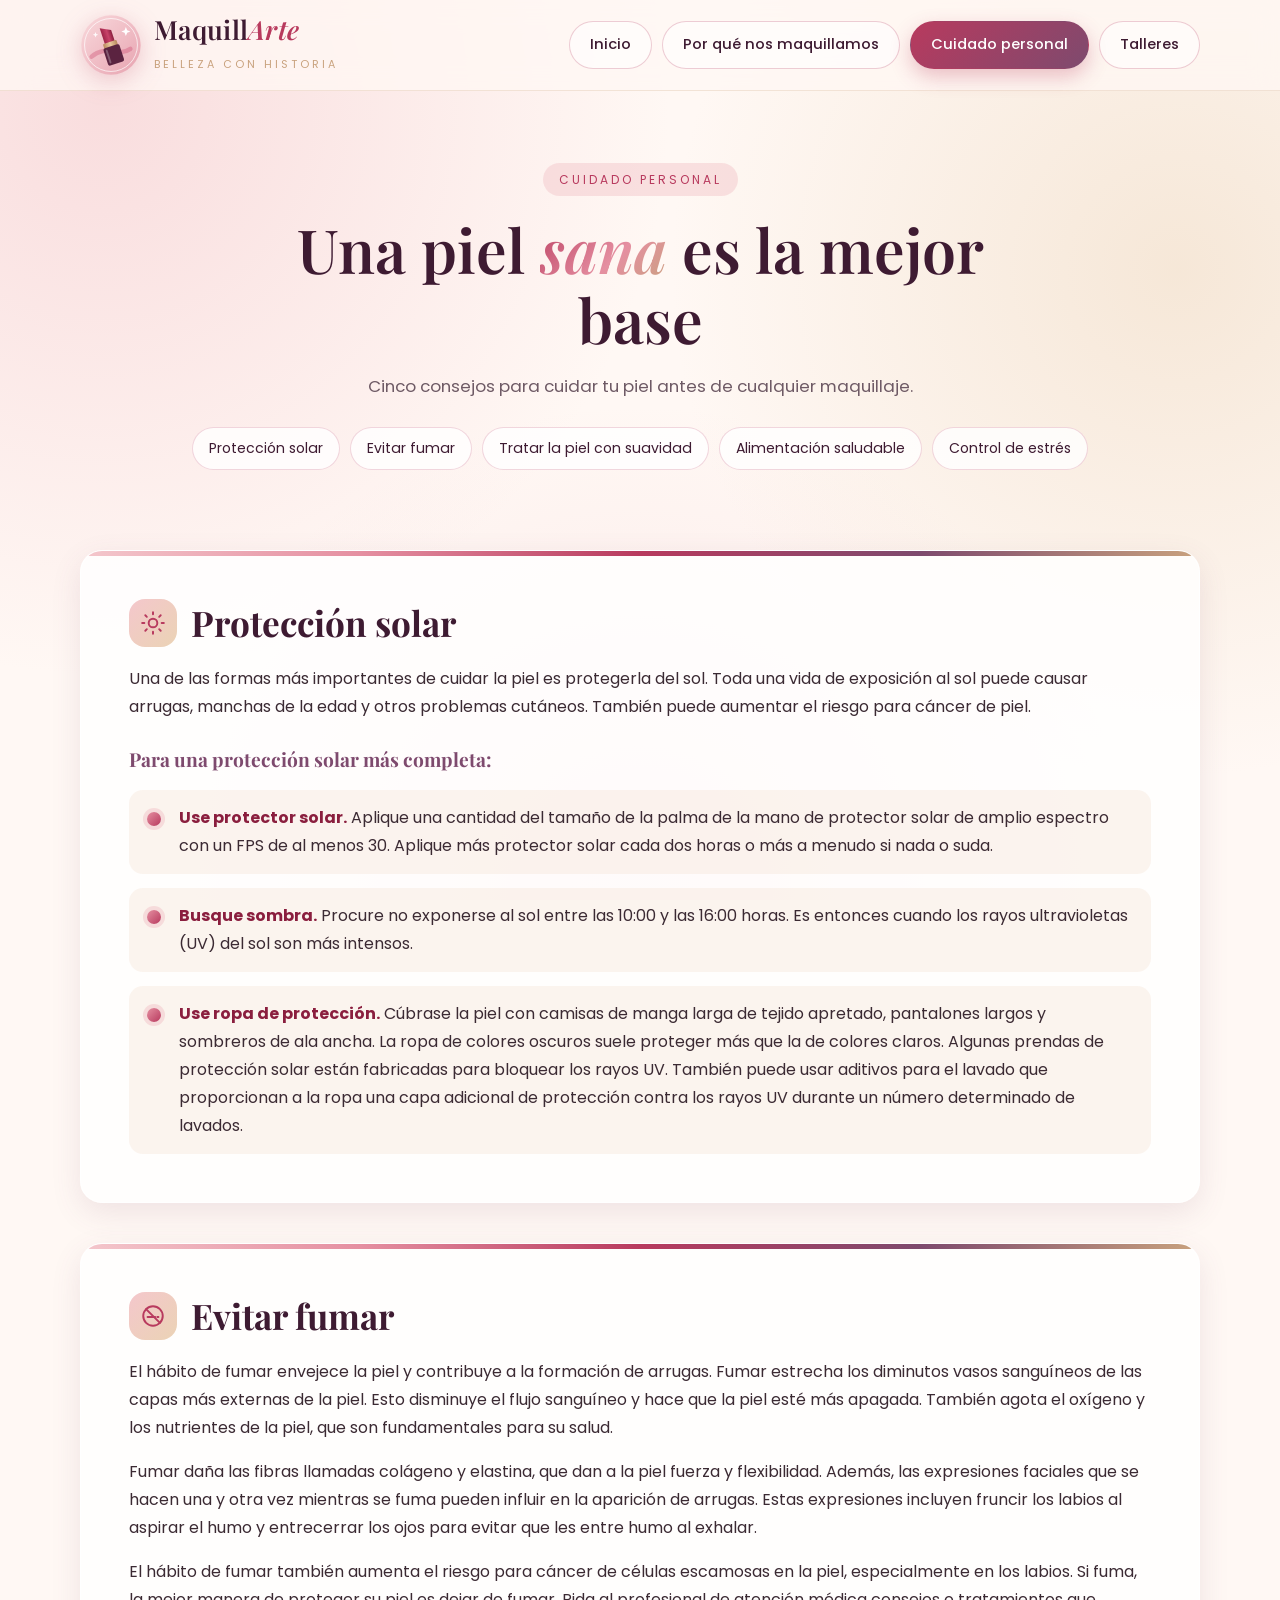
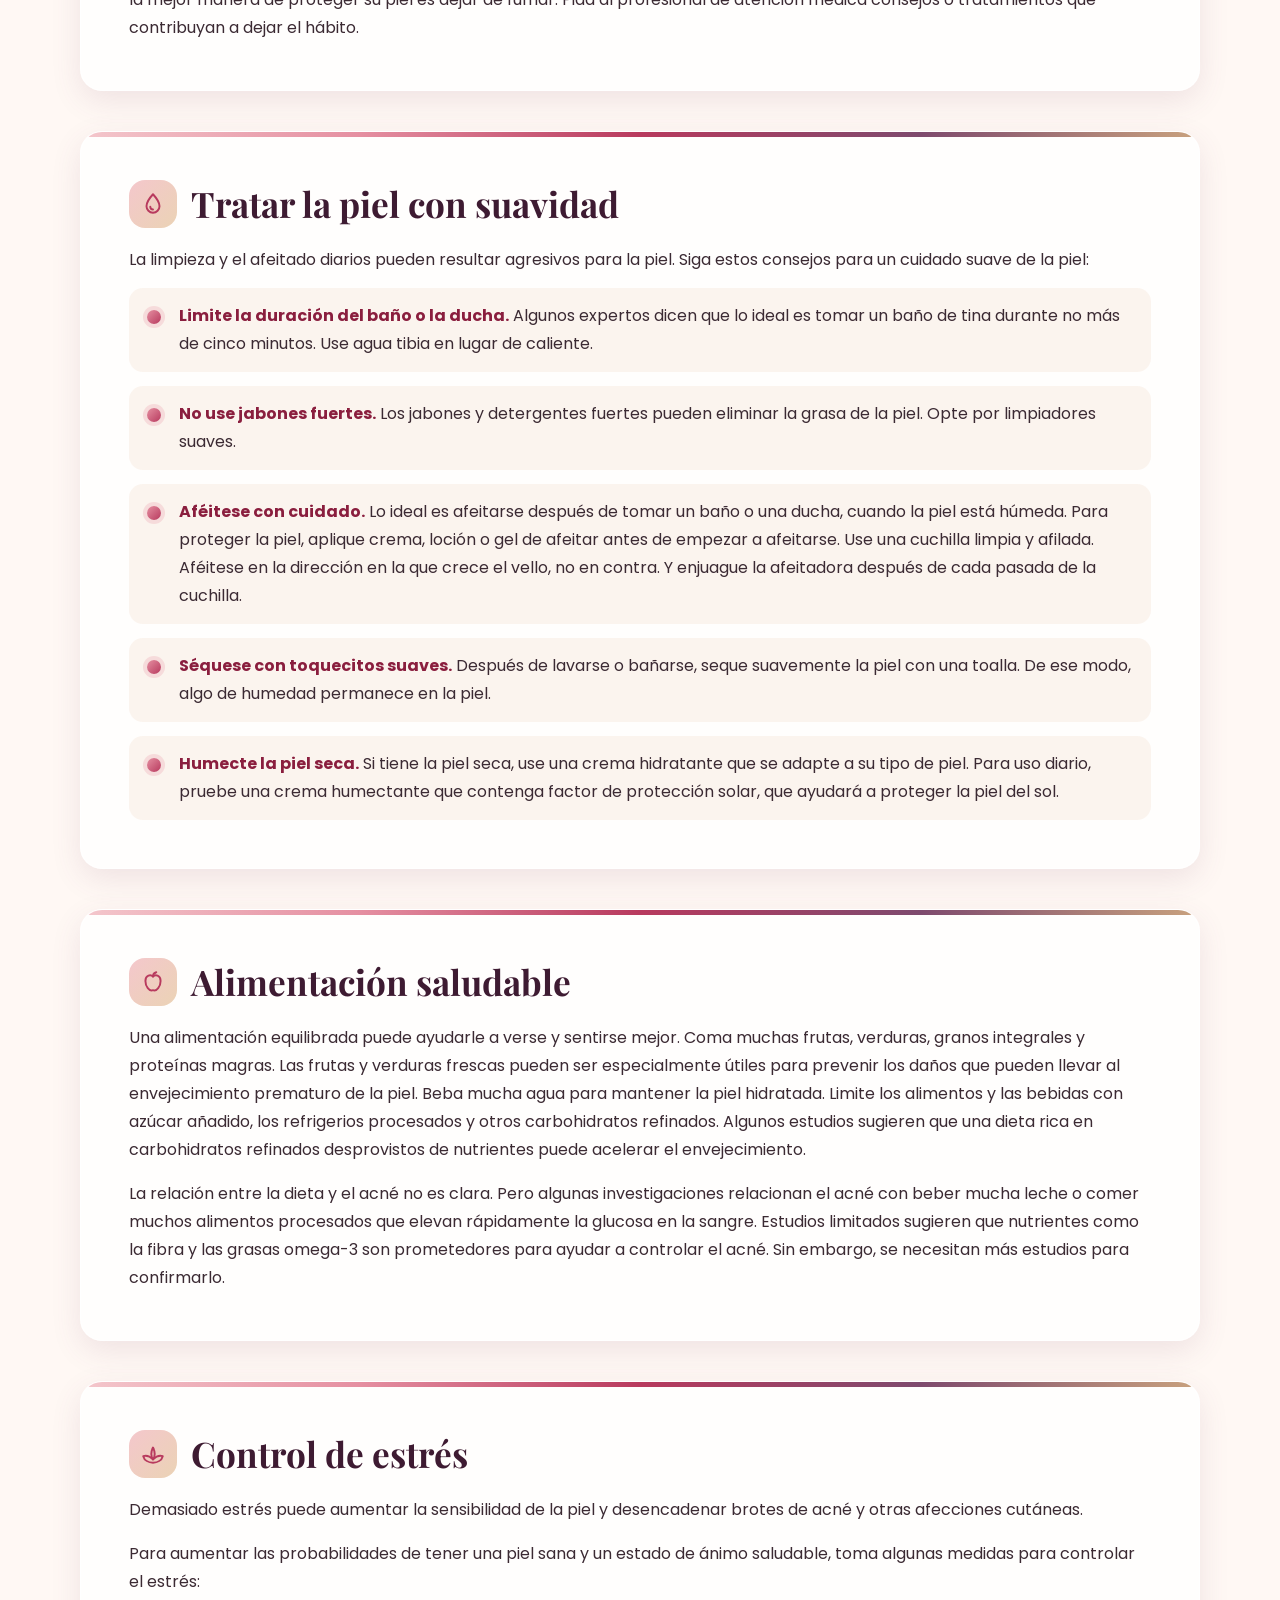
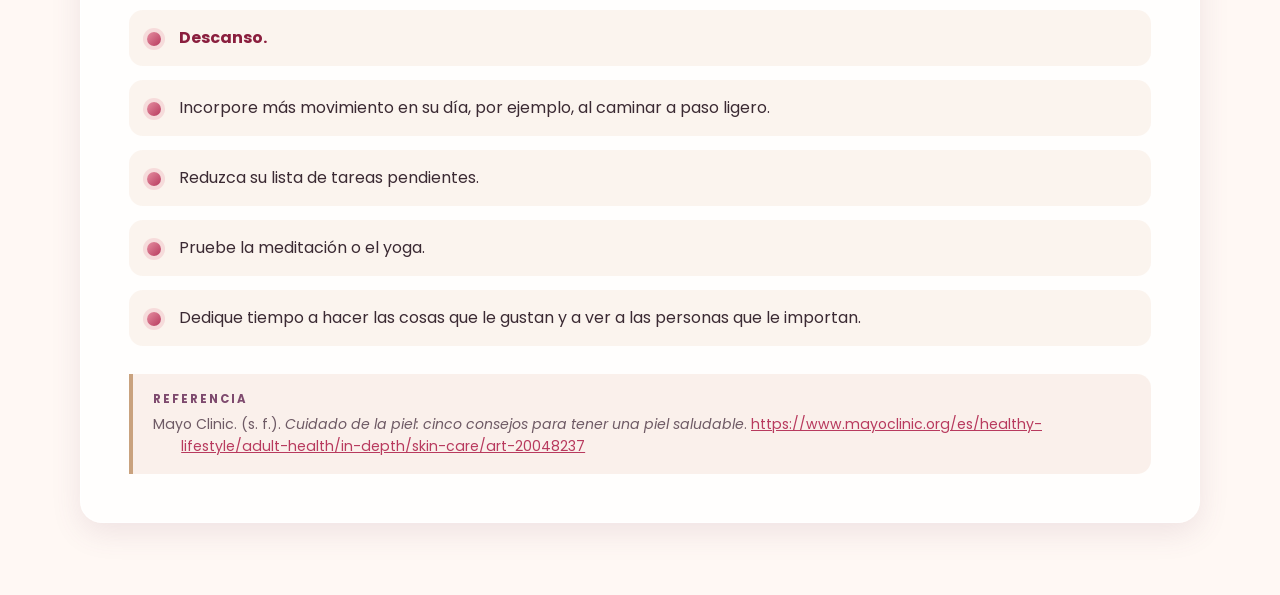
==== cuidado-personal.html @ 5499b281 "Página web de MaquillArte: inicio, por qué nos maquillamos, cuidado personal y aviso de talleres Co-" ====
<!DOCTYPE html>
<html lang="es">
<head>
  <meta charset="UTF-8">
  <meta name="viewport" content="width=device-width, initial-scale=1.0">
  <title>MaquillArte | Cuidado personal</title>
  <meta name="description" content="Consejos para tener una piel saludable: protección solar, evitar fumar, cuidado suave, alimentación y control del estrés.">
  <link rel="icon" type="image/svg+xml" href="img/logo.svg">
  <link rel="preconnect" href="https://fonts.googleapis.com">
  <link rel="preconnect" href="https://fonts.gstatic.com" crossorigin>
  <link href="https://fonts.googleapis.com/css2?family=Playfair+Display:ital,wght@0,500;0,600;0,700;1,500;1,600&family=Poppins:wght@300;400;500;600&display=swap" rel="stylesheet">
  <link rel="stylesheet" href="css/styles.css">
</head>
<body>

  <header class="encabezado">
    <div class="contenedor">
      <a href="index.html" class="marca" aria-label="MaquillArte, ir al inicio">
        <img src="img/logo.svg" alt="Logo de MaquillArte">
        <span>
          <span class="marca-nombre">Maquill<em>Arte</em></span>
          <span class="marca-lema">Belleza con historia</span>
        </span>
      </a>

      <button class="boton-menu" aria-label="Abrir menú" aria-expanded="false" aria-controls="menu-principal"><span></span></button>

      <nav class="menu" id="menu-principal" aria-label="Menú principal">
        <ul>
          <li><a href="index.html">Inicio</a></li>
          <li><a href="por-que-nos-maquillamos.html">Por qué nos maquillamos</a></li>
          <li><a href="cuidado-personal.html" class="activo" aria-current="page">Cuidado personal</a></li>
          <li><a href="#" data-talleres>Talleres</a></li>
        </ul>
      </nav>
    </div>
  </header>

  <main>
    <section class="portada contenedor">
      <span class="etiqueta">Cuidado personal</span>
      <h1>Una piel <em>sana</em> es la mejor base</h1>
      <p>Cinco consejos para cuidar tu piel antes de cualquier maquillaje.</p>
      <nav class="indice-consejos" aria-label="Consejos">
        <a href="#proteccion-solar">Protección solar</a>
        <a href="#evitar-fumar">Evitar fumar</a>
        <a href="#piel-suave">Tratar la piel con suavidad</a>
        <a href="#alimentacion">Alimentación saludable</a>
        <a href="#estres">Control de estrés</a>
      </nav>
    </section>

    <!-- 1. Protección solar -->
    <section class="seccion contenedor aparecer consejo" id="proteccion-solar">
      <article class="tarjeta">
        <h2 class="titulo-seccion">
          <span class="icono" aria-hidden="true">
            <svg viewBox="0 0 24 24" fill="none" stroke="currentColor" stroke-width="1.8" stroke-linecap="round" stroke-linejoin="round"><circle cx="12" cy="12" r="4"/><path d="M12 2v2M12 20v2M4.9 4.9l1.4 1.4M17.7 17.7l1.4 1.4M2 12h2M20 12h2M4.9 19.1l1.4-1.4M17.7 6.3l1.4-1.4"/></svg>
          </span>
          Protección solar
        </h2>
        <p>Una de las formas más importantes de cuidar la piel es protegerla del sol. Toda una vida de exposición al sol puede causar arrugas, manchas de la edad y otros problemas cutáneos. También puede aumentar el riesgo para cáncer de piel.</p>

        <h3>Para una protección solar más completa:</h3>
        <ul class="lista-consejos">
          <li><strong>Use protector solar.</strong> Aplique una cantidad del tamaño de la palma de la mano de protector solar de amplio espectro con un FPS de al menos 30. Aplique más protector solar cada dos horas o más a menudo si nada o suda.</li>
          <li><strong>Busque sombra.</strong> Procure no exponerse al sol entre las 10:00 y las 16:00 horas. Es entonces cuando los rayos ultravioletas (UV) del sol son más intensos.</li>
          <li><strong>Use ropa de protección.</strong> Cúbrase la piel con camisas de manga larga de tejido apretado, pantalones largos y sombreros de ala ancha. La ropa de colores oscuros suele proteger más que la de colores claros. Algunas prendas de protección solar están fabricadas para bloquear los rayos UV. También puede usar aditivos para el lavado que proporcionan a la ropa una capa adicional de protección contra los rayos UV durante un número determinado de lavados.</li>
        </ul>
      </article>
    </section>

    <!-- 2. Evitar fumar -->
    <section class="seccion contenedor aparecer consejo" id="evitar-fumar">
      <article class="tarjeta">
        <h2 class="titulo-seccion">
          <span class="icono" aria-hidden="true">
            <svg viewBox="0 0 24 24" fill="none" stroke="currentColor" stroke-width="1.8" stroke-linecap="round" stroke-linejoin="round"><circle cx="12" cy="12" r="9"/><path d="M5.6 5.6l12.8 12.8"/><path d="M7 13h7M16 13h1"/></svg>
          </span>
          Evitar fumar
        </h2>
        <p>El hábito de fumar envejece la piel y contribuye a la formación de arrugas. Fumar estrecha los diminutos vasos sanguíneos de las capas más externas de la piel. Esto disminuye el flujo sanguíneo y hace que la piel esté más apagada. También agota el oxígeno y los nutrientes de la piel, que son fundamentales para su salud.</p>
        <p>Fumar daña las fibras llamadas colágeno y elastina, que dan a la piel fuerza y flexibilidad. Además, las expresiones faciales que se hacen una y otra vez mientras se fuma pueden influir en la aparición de arrugas. Estas expresiones incluyen fruncir los labios al aspirar el humo y entrecerrar los ojos para evitar que les entre humo al exhalar.</p>
        <p>El hábito de fumar también aumenta el riesgo para cáncer de células escamosas en la piel, especialmente en los labios. Si fuma, la mejor manera de proteger su piel es dejar de fumar. Pida al profesional de atención médica consejos o tratamientos que contribuyan a dejar el hábito.</p>
      </article>
    </section>

    <!-- 3. Tratar la piel con suavidad -->
    <section class="seccion contenedor aparecer consejo" id="piel-suave">
      <article class="tarjeta">
        <h2 class="titulo-seccion">
          <span class="icono" aria-hidden="true">
            <svg viewBox="0 0 24 24" fill="none" stroke="currentColor" stroke-width="1.8" stroke-linecap="round" stroke-linejoin="round"><path d="M12 3s6 6.5 6 11a6 6 0 0 1-12 0c0-4.5 6-11 6-11z"/><path d="M9.5 14.5a2.5 2.5 0 0 0 2.5 2.5"/></svg>
          </span>
          Tratar la piel con suavidad
        </h2>
        <p>La limpieza y el afeitado diarios pueden resultar agresivos para la piel. Siga estos consejos para un cuidado suave de la piel:</p>
        <ul class="lista-consejos">
          <li><strong>Limite la duración del baño o la ducha.</strong> Algunos expertos dicen que lo ideal es tomar un baño de tina durante no más de cinco minutos. Use agua tibia en lugar de caliente.</li>
          <li><strong>No use jabones fuertes.</strong> Los jabones y detergentes fuertes pueden eliminar la grasa de la piel. Opte por limpiadores suaves.</li>
          <li><strong>Aféitese con cuidado.</strong> Lo ideal es afeitarse después de tomar un baño o una ducha, cuando la piel está húmeda. Para proteger la piel, aplique crema, loción o gel de afeitar antes de empezar a afeitarse. Use una cuchilla limpia y afilada. Aféitese en la dirección en la que crece el vello, no en contra. Y enjuague la afeitadora después de cada pasada de la cuchilla.</li>
          <li><strong>Séquese con toquecitos suaves.</strong> Después de lavarse o bañarse, seque suavemente la piel con una toalla. De ese modo, algo de humedad permanece en la piel.</li>
          <li><strong>Humecte la piel seca.</strong> Si tiene la piel seca, use una crema hidratante que se adapte a su tipo de piel. Para uso diario, pruebe una crema humectante que contenga factor de protección solar, que ayudará a proteger la piel del sol.</li>
        </ul>
      </article>
    </section>

    <!-- 4. Alimentación saludable -->
    <section class="seccion contenedor aparecer consejo" id="alimentacion">
      <article class="tarjeta">
        <h2 class="titulo-seccion">
          <span class="icono" aria-hidden="true">
            <svg viewBox="0 0 24 24" fill="none" stroke="currentColor" stroke-width="1.8" stroke-linecap="round" stroke-linejoin="round"><path d="M12 7c-2-2-7-1.5-7 4 0 5 3.5 10 7 8.5 3.5 1.5 7-3.5 7-8.5 0-5.5-5-6-7-4z"/><path d="M12 7c0-2 1-3.5 3-4"/></svg>
          </span>
          Alimentación saludable
        </h2>
        <p>Una alimentación equilibrada puede ayudarle a verse y sentirse mejor. Coma muchas frutas, verduras, granos integrales y proteínas magras. Las frutas y verduras frescas pueden ser especialmente útiles para prevenir los daños que pueden llevar al envejecimiento prematuro de la piel. Beba mucha agua para mantener la piel hidratada. Limite los alimentos y las bebidas con azúcar añadido, los refrigerios procesados y otros carbohidratos refinados. Algunos estudios sugieren que una dieta rica en carbohidratos refinados desprovistos de nutrientes puede acelerar el envejecimiento.</p>
        <p>La relación entre la dieta y el acné no es clara. Pero algunas investigaciones relacionan el acné con beber mucha leche o comer muchos alimentos procesados que elevan rápidamente la glucosa en la sangre. Estudios limitados sugieren que nutrientes como la fibra y las grasas omega-3 son prometedores para ayudar a controlar el acné. Sin embargo, se necesitan más estudios para confirmarlo.</p>
      </article>
    </section>

    <!-- 5. Control de estrés -->
    <section class="seccion contenedor aparecer consejo" id="estres">
      <article class="tarjeta">
        <h2 class="titulo-seccion">
          <span class="icono" aria-hidden="true">
            <svg viewBox="0 0 24 24" fill="none" stroke="currentColor" stroke-width="1.8" stroke-linecap="round" stroke-linejoin="round"><path d="M12 20c-4 0-8-2-9-6 3-1 6 0 9 3 3-3 6-4 9-3-1 4-5 6-9 6z"/><path d="M12 17c-2-3-2-7 0-11 2 4 2 8 0 11z"/></svg>
          </span>
          Control de estrés
        </h2>
        <p>Demasiado estrés puede aumentar la sensibilidad de la piel y desencadenar brotes de acné y otras afecciones cutáneas.</p>
        <p>Para aumentar las probabilidades de tener una piel sana y un estado de ánimo saludable, toma algunas medidas para controlar el estrés:</p>
        <ul class="lista-consejos">
          <li><strong>Descanso.</strong></li>
          <li>Incorpore más movimiento en su día, por ejemplo, al caminar a paso ligero.</li>
          <li>Reduzca su lista de tareas pendientes.</li>
          <li>Pruebe la meditación o el yoga.</li>
          <li>Dedique tiempo a hacer las cosas que le gustan y a ver a las personas que le importan.</li>
        </ul>

        <div class="referencia">
          <strong>Referencia</strong>
          <p class="apa">Mayo Clinic. (s. f.). <em>Cuidado de la piel: cinco consejos para tener una piel saludable</em>. <a href="https://www.mayoclinic.org/es/healthy-lifestyle/adult-health/in-depth/skin-care/art-20048237" target="_blank" rel="noopener">https://www.mayoclinic.org/es/healthy-lifestyle/adult-health/in-depth/skin-care/art-20048237</a></p>
        </div>
      </article>
    </section>
  </main>

  <div class="aviso-fondo" role="dialog" aria-modal="true" aria-labelledby="aviso-titulo" aria-hidden="true">
    <div class="aviso">
      <div class="aviso-icono" aria-hidden="true">
        <svg viewBox="0 0 24 24" fill="none" stroke="currentColor" stroke-width="1.8" stroke-linecap="round" stroke-linejoin="round"><path d="M14.5 3.5l6 6-9 9H5.5v-6z"/><path d="M12 6l6 6"/><path d="M3 21h7"/></svg>
      </div>
      <h2 id="aviso-titulo">Talleres</h2>
      <p>En construcción...</p>
      <button class="aviso-cerrar" type="button">Entendido</button>
    </div>
  </div>

  <script src="js/main.js"></script>
</body>
</html>
---- css/styles.css ----
/* ==========================================================
   MaquillArte — Hoja de estilos
   Paleta inspirada en maquillaje: nude, rubor, labial, malva y dorado
   ========================================================== */

:root {
  --crema: #FFF8F4;
  --nude: #F6E6DC;
  --rubor: #F4C7CC;
  --rosa: #E58FA1;
  --labial: #B83A5E;
  --labial-oscuro: #8A1E3E;
  --malva: #7E4A6E;
  --ciruela: #3E1B32;
  --dorado: #C9A27E;
  --dorado-claro: #EBD3B5;
  --texto: #3B2A33;
  --texto-suave: #6E5A65;
  --blanco: #FFFFFF;

  --sombra-suave: 0 10px 30px rgba(126, 74, 110, .12);
  --sombra-media: 0 18px 45px rgba(126, 74, 110, .18);
  --radio: 22px;
  --ancho: 1120px;

  --fuente-titulo: "Playfair Display", Georgia, serif;
  --fuente-texto: "Poppins", system-ui, -apple-system, "Segoe UI", sans-serif;
}

* { box-sizing: border-box; margin: 0; padding: 0; }

html { scroll-behavior: smooth; }

body {
  font-family: var(--fuente-texto);
  color: var(--texto);
  background:
    radial-gradient(circle at 8% 12%, rgba(244, 199, 204, .55), transparent 40%),
    radial-gradient(circle at 92% 30%, rgba(235, 211, 181, .45), transparent 38%),
    radial-gradient(circle at 50% 100%, rgba(229, 143, 161, .18), transparent 45%),
    var(--crema);
  background-attachment: fixed;
  line-height: 1.75;
  min-height: 100vh;
  display: flex;
  flex-direction: column;
}

img { max-width: 100%; display: block; }
a { color: var(--labial); }

.contenedor {
  width: min(var(--ancho), 100% - 32px);
  margin-inline: auto;
}

/* ---------------- Encabezado y menú ---------------- */

.encabezado {
  position: sticky;
  top: 0;
  z-index: 50;
  background: rgba(255, 248, 244, .78);
  backdrop-filter: blur(14px);
  -webkit-backdrop-filter: blur(14px);
  border-bottom: 1px solid rgba(201, 162, 126, .25);
}

.encabezado .contenedor {
  display: flex;
  align-items: center;
  justify-content: space-between;
  gap: 24px;
  padding-block: 14px;
}

.marca {
  display: flex;
  align-items: center;
  gap: 12px;
  text-decoration: none;
  color: var(--ciruela);
  flex-shrink: 0;
}

.marca img {
  width: 62px;
  height: 62px;
  filter: drop-shadow(0 6px 12px rgba(184, 58, 94, .25));
  transition: transform .4s ease;
}

.marca:hover img { transform: rotate(-8deg) scale(1.05); }

.marca-nombre {
  font-family: var(--fuente-titulo);
  font-size: 1.65rem;
  font-weight: 600;
  letter-spacing: .3px;
  line-height: 1;
}

.marca-nombre em {
  font-style: italic;
  color: var(--labial);
}

.marca-lema {
  display: block;
  font-family: var(--fuente-texto);
  font-size: .68rem;
  letter-spacing: 3px;
  text-transform: uppercase;
  color: var(--dorado);
  margin-top: 6px;
}

.menu ul {
  display: flex;
  gap: 10px;
  list-style: none;
}

.menu a {
  display: inline-block;
  padding: 10px 20px;
  border-radius: 999px;
  border: 1.5px solid rgba(184, 58, 94, .25);
  background: rgba(255, 255, 255, .6);
  color: var(--ciruela);
  text-decoration: none;
  font-size: .92rem;
  font-weight: 500;
  transition: all .25s ease;
  white-space: nowrap;
}

.menu a:hover {
  border-color: var(--labial);
  color: var(--labial);
  transform: translateY(-2px);
  box-shadow: var(--sombra-suave);
}

.menu a.activo {
  background: linear-gradient(135deg, var(--labial), var(--malva));
  border-color: transparent;
  color: var(--blanco);
  box-shadow: 0 8px 20px rgba(184, 58, 94, .3);
}

.boton-menu {
  display: none;
  background: none;
  border: 1.5px solid rgba(184, 58, 94, .35);
  border-radius: 14px;
  width: 46px;
  height: 46px;
  cursor: pointer;
  color: var(--labial);
}

.boton-menu span,
.boton-menu span::before,
.boton-menu span::after {
  display: block;
  width: 20px;
  height: 2px;
  background: currentColor;
  border-radius: 2px;
  margin-inline: auto;
  position: relative;
  transition: transform .3s ease, background .3s ease;
}

.boton-menu span::before,
.boton-menu span::after { content: ""; position: absolute; left: 0; }
.boton-menu span::before { top: -6px; }
.boton-menu span::after { top: 6px; }

.boton-menu[aria-expanded="true"] span { background: transparent; }
.boton-menu[aria-expanded="true"] span::before { transform: translateY(6px) rotate(45deg); }
.boton-menu[aria-expanded="true"] span::after { transform: translateY(-6px) rotate(-45deg); }

/* ---------------- Portada (hero) ---------------- */

.portada {
  padding: 72px 0 40px;
  text-align: center;
}

.etiqueta {
  display: inline-block;
  font-size: .75rem;
  letter-spacing: 3px;
  text-transform: uppercase;
  color: var(--labial);
  background: rgba(244, 199, 204, .5);
  padding: 6px 16px;
  border-radius: 999px;
  margin-bottom: 18px;
}

.portada h1 {
  font-family: var(--fuente-titulo);
  font-size: clamp(2.2rem, 5vw, 3.8rem);
  font-weight: 600;
  line-height: 1.15;
  color: var(--ciruela);
  max-width: 820px;
  margin-inline: auto;
}

.portada h1 em {
  font-style: italic;
  background: linear-gradient(135deg, var(--labial), var(--rosa) 60%, var(--dorado));
  -webkit-background-clip: text;
  background-clip: text;
  color: transparent;
}

.portada p {
  max-width: 640px;
  margin: 18px auto 0;
  color: var(--texto-suave);
  font-size: 1.05rem;
}

.paleta {
  display: flex;
  justify-content: center;
  gap: 10px;
  margin-top: 28px;
}

.paleta span {
  width: 18px;
  height: 18px;
  border-radius: 50%;
  box-shadow: 0 3px 8px rgba(0, 0, 0, .12);
  animation: flotar 3s ease-in-out infinite;
}

.paleta span:nth-child(1) { background: var(--nude); animation-delay: 0s; }
.paleta span:nth-child(2) { background: var(--rubor); animation-delay: .2s; }
.paleta span:nth-child(3) { background: var(--rosa); animation-delay: .4s; }
.paleta span:nth-child(4) { background: var(--labial); animation-delay: .6s; }
.paleta span:nth-child(5) { background: var(--malva); animation-delay: .8s; }
.paleta span:nth-child(6) { background: var(--dorado); animation-delay: 1s; }

@keyframes flotar {
  0%, 100% { transform: translateY(0); }
  50% { transform: translateY(-6px); }
}

/* ---------------- Tarjetas y secciones ---------------- */

main { flex: 1; padding-bottom: 72px; }

.seccion { margin-top: 40px; }

.tarjeta {
  position: relative;
  background: rgba(255, 255, 255, .82);
  border: 1px solid rgba(255, 255, 255, .9);
  border-radius: var(--radio);
  box-shadow: var(--sombra-suave);
  padding: clamp(24px, 4vw, 48px);
  overflow: hidden;
}

.tarjeta::before {
  content: "";
  position: absolute;
  inset: 0 0 auto 0;
  height: 5px;
  background: linear-gradient(90deg, var(--rubor), var(--rosa), var(--labial), var(--malva), var(--dorado));
}

.titulo-seccion {
  font-family: var(--fuente-titulo);
  font-size: clamp(1.6rem, 3vw, 2.2rem);
  color: var(--ciruela);
  line-height: 1.25;
  margin-bottom: 18px;
  display: flex;
  align-items: center;
  gap: 14px;
}

.titulo-seccion .icono {
  flex-shrink: 0;
  width: 48px;
  height: 48px;
  border-radius: 16px;
  display: grid;
  place-items: center;
  background: linear-gradient(135deg, var(--rubor), var(--dorado-claro));
  color: var(--labial);
}

.titulo-seccion .icono svg { width: 26px; height: 26px; }

.tarjeta p + p { margin-top: 16px; }

.texto-destacado {
  font-size: 1.08rem;
}

.texto-destacado::first-letter {
  font-family: var(--fuente-titulo);
  float: left;
  font-size: 3.6rem;
  line-height: .9;
  padding: 6px 10px 0 0;
  color: var(--labial);
}

/* Cita APA */
.referencia {
  margin-top: 28px;
  padding: 16px 20px;
  border-left: 4px solid var(--dorado);
  background: rgba(246, 230, 220, .55);
  border-radius: 0 14px 14px 0;
  font-size: .88rem;
  color: var(--texto-suave);
  line-height: 1.6;
}

.referencia strong {
  display: block;
  font-size: .72rem;
  letter-spacing: 2px;
  text-transform: uppercase;
  color: var(--malva);
  margin-bottom: 4px;
}

.referencia a { word-break: break-word; }

/* Sangría francesa estilo APA */
.referencia .apa {
  padding-left: 2em;
  text-indent: -2em;
}

/* ---------------- Video ---------------- */

.video-marco {
  position: relative;
  border-radius: 20px;
  padding: 8px;
  background: linear-gradient(135deg, var(--rosa), var(--labial), var(--malva), var(--dorado));
  box-shadow: var(--sombra-media);
  max-width: 860px;
  margin: 8px auto 0;
}

.video {
  position: relative;
  aspect-ratio: 16 / 9;
  border-radius: 14px;
  overflow: hidden;
  background: var(--ciruela);
}

.video iframe {
  position: absolute;
  inset: 0;
  width: 100%;
  height: 100%;
  border: 0;
}

.leyenda-video {
  display: flex;
  justify-content: center;
  align-items: center;
  gap: 10px;
  flex-wrap: wrap;
  margin-top: 22px;
  text-align: center;
  color: var(--ciruela);
  font-weight: 500;
}

.leyenda-video svg { width: 22px; height: 22px; color: var(--labial); }

.leyenda-video .tiempo {
  display: inline-block;
  background: linear-gradient(135deg, var(--labial), var(--malva));
  color: var(--blanco);
  padding: 2px 12px;
  border-radius: 999px;
  font-weight: 600;
  font-size: .9rem;
}

/* ---------------- Línea de tiempo (décadas) ---------------- */

.introduccion {
  font-size: 1.05rem;
  color: var(--texto);
  margin-bottom: 10px;
}

.linea-tiempo {
  position: relative;
  margin-top: 36px;
  display: grid;
  gap: 22px;
}

.linea-tiempo::before {
  content: "";
  position: absolute;
  top: 10px;
  bottom: 10px;
  left: 37px;
  width: 3px;
  border-radius: 3px;
  background: linear-gradient(180deg, var(--rubor), var(--rosa), var(--labial), var(--malva), var(--dorado));
}

.decada {
  position: relative;
  display: grid;
  grid-template-columns: 78px 1fr;
  gap: 20px;
  align-items: start;
}

.decada-marca {
  position: relative;
  z-index: 1;
  width: 78px;
  height: 78px;
  border-radius: 50%;
  display: grid;
  place-items: center;
  font-family: var(--fuente-titulo);
  font-size: 1.25rem;
  font-weight: 700;
  color: var(--blanco);
  background: linear-gradient(135deg, var(--rosa), var(--labial));
  border: 4px solid var(--crema);
  box-shadow: 0 8px 18px rgba(184, 58, 94, .28);
}

.decada:nth-child(3n+2) .decada-marca { background: linear-gradient(135deg, var(--malva), var(--labial-oscuro)); }
.decada:nth-child(3n) .decada-marca { background: linear-gradient(135deg, var(--dorado), var(--rosa)); }

.decada-contenido {
  background: rgba(255, 255, 255, .88);
  border-radius: 18px;
  padding: 18px 22px;
  box-shadow: var(--sombra-suave);
  border: 1px solid rgba(244, 199, 204, .6);
  transition: transform .3s ease, box-shadow .3s ease;
}

.decada-contenido:hover {
  transform: translateX(4px);
  box-shadow: var(--sombra-media);
}

.decada-contenido h3 {
  font-family: var(--fuente-titulo);
  color: var(--labial);
  font-size: 1.15rem;
  margin-bottom: 4px;
}

.cita-grande {
  margin: 34px 0 0;
  padding: 26px 30px;
  border-radius: 20px;
  background: linear-gradient(135deg, var(--ciruela), var(--malva));
  color: var(--blanco);
  font-family: var(--fuente-titulo);
  font-size: clamp(1.1rem, 2.2vw, 1.35rem);
  font-style: italic;
  line-height: 1.55;
  position: relative;
}

.cita-grande::before {
  content: "“";
  position: absolute;
  top: -18px;
  left: 18px;
  font-size: 5rem;
  line-height: 1;
  color: var(--rosa);
}

/* ---------------- Cuidado personal ---------------- */

.indice-consejos {
  display: flex;
  flex-wrap: wrap;
  justify-content: center;
  gap: 10px;
  margin-top: 26px;
}

.indice-consejos a {
  text-decoration: none;
  font-size: .88rem;
  padding: 8px 16px;
  border-radius: 999px;
  background: rgba(255, 255, 255, .8);
  border: 1px solid rgba(184, 58, 94, .2);
  color: var(--ciruela);
  transition: all .25s ease;
}

.indice-consejos a:hover {
  background: var(--labial);
  color: var(--blanco);
}

.consejo { scroll-margin-top: 110px; }

.consejo h3 {
  font-family: var(--fuente-titulo);
  color: var(--malva);
  font-size: 1.2rem;
  margin: 22px 0 10px;
}

.lista-consejos {
  list-style: none;
  display: grid;
  gap: 14px;
  margin-top: 14px;
}

.lista-consejos li {
  position: relative;
  padding: 14px 18px 14px 50px;
  background: rgba(246, 230, 220, .45);
  border-radius: 14px;
}

.lista-consejos li::before {
  content: "";
  position: absolute;
  left: 18px;
  top: 22px;
  width: 14px;
  height: 14px;
  border-radius: 50%;
  background: linear-gradient(135deg, var(--rosa), var(--labial));
  box-shadow: 0 0 0 4px rgba(229, 143, 161, .25);
}

.lista-consejos li strong { color: var(--labial-oscuro); }

.rejilla-dos {
  display: grid;
  grid-template-columns: repeat(auto-fit, minmax(300px, 1fr));
  gap: 28px;
}

/* ---------------- Aviso "En construcción" ---------------- */

.aviso-fondo {
  position: fixed;
  inset: 0;
  z-index: 100;
  display: grid;
  place-items: center;
  padding: 16px;
  background: rgba(62, 27, 50, .45);
  backdrop-filter: blur(6px);
  -webkit-backdrop-filter: blur(6px);
  opacity: 0;
  visibility: hidden;
  transition: opacity .3s ease, visibility .3s ease;
}

.aviso-fondo.visible { opacity: 1; visibility: visible; }

.aviso {
  position: relative;
  width: min(420px, 100%);
  text-align: center;
  background: var(--crema);
  border-radius: 26px;
  padding: 40px 30px 32px;
  box-shadow: 0 30px 70px rgba(62, 27, 50, .35);
  transform: translateY(20px) scale(.96);
  transition: transform .35s cubic-bezier(.2, .9, .3, 1.2);
  overflow: hidden;
}

.aviso::before {
  content: "";
  position: absolute;
  inset: 0 0 auto 0;
  height: 6px;
  background: linear-gradient(90deg, var(--rubor), var(--rosa), var(--labial), var(--malva), var(--dorado));
}

.aviso-fondo.visible .aviso { transform: none; }

.aviso-icono {
  width: 84px;
  height: 84px;
  margin: 0 auto 16px;
  border-radius: 50%;
  display: grid;
  place-items: center;
  background: linear-gradient(135deg, var(--rubor), var(--dorado-claro));
  color: var(--labial);
}

.aviso-icono svg {
  width: 42px;
  height: 42px;
  animation: pincel 1.6s ease-in-out infinite;
  transform-origin: 70% 80%;
}

@keyframes pincel {
  0%, 100% { transform: rotate(-10deg); }
  50% { transform: rotate(12deg); }
}

.aviso h2 {
  font-family: var(--fuente-titulo);
  color: var(--ciruela);
  font-size: 1.8rem;
}

.aviso p {
  color: var(--texto-suave);
  margin-top: 8px;
}

.puntos::after {
  content: "";
  animation: puntos 1.5s steps(4, end) infinite;
}

@keyframes puntos {
  0% { content: ""; }
  25% { content: "."; }
  50% { content: ".."; }
  75%, 100% { content: "..."; }
}

.aviso-cerrar {
  margin-top: 24px;
  border: 0;
  cursor: pointer;
  padding: 12px 28px;
  border-radius: 999px;
  font-family: inherit;
  font-weight: 500;
  font-size: .95rem;
  color: var(--blanco);
  background: linear-gradient(135deg, var(--labial), var(--malva));
  box-shadow: 0 8px 20px rgba(184, 58, 94, .3);
  transition: transform .2s ease;
}

.aviso-cerrar:hover { transform: translateY(-2px); }

/* ---------------- Pie ---------------- */

.pie {
  text-align: center;
  padding: 26px 16px;
  color: var(--texto-suave);
  font-size: .85rem;
  border-top: 1px solid rgba(201, 162, 126, .25);
  background: rgba(255, 248, 244, .6);
}

.pie .marca-nombre { font-size: 1.15rem; }

/* ---------------- Animación de aparición ---------------- */

.aparecer {
  opacity: 0;
  transform: translateY(24px);
  transition: opacity .7s ease, transform .7s ease;
}

.aparecer.visible { opacity: 1; transform: none; }

@media (prefers-reduced-motion: reduce) {
  *, *::before, *::after { animation: none !important; transition: none !important; }
  .aparecer { opacity: 1; transform: none; }
}

/* ---------------- Adaptable (celular / tablet) ---------------- */

@media (max-width: 960px) {
  .boton-menu { display: grid; place-items: center; }

  .menu {
    position: absolute;
    top: 100%;
    left: 0;
    right: 0;
    background: rgba(255, 248, 244, .97);
    backdrop-filter: blur(14px);
    -webkit-backdrop-filter: blur(14px);
    border-bottom: 1px solid rgba(201, 162, 126, .3);
    box-shadow: var(--sombra-suave);
    max-height: 0;
    overflow: hidden;
    transition: max-height .35s ease;
  }

  .menu.abierto { max-height: 400px; }

  .menu ul {
    flex-direction: column;
    padding: 16px;
    gap: 10px;
  }

  .menu a {
    display: block;
    text-align: center;
    padding: 12px 20px;
  }
}

@media (max-width: 560px) {
  .marca img { width: 50px; height: 50px; }
  .marca-nombre { font-size: 1.35rem; }
  .marca-lema { letter-spacing: 2px; font-size: .6rem; }
  .portada { padding-top: 48px; }

  .linea-tiempo::before { left: 27px; }
  .decada { grid-template-columns: 58px 1fr; gap: 14px; }
  .decada-marca { width: 58px; height: 58px; font-size: 1rem; border-width: 3px; }
  .decada-contenido { padding: 16px; }

  .texto-destacado::first-letter { font-size: 3rem; }
  .rejilla-dos { grid-template-columns: 1fr; }
}
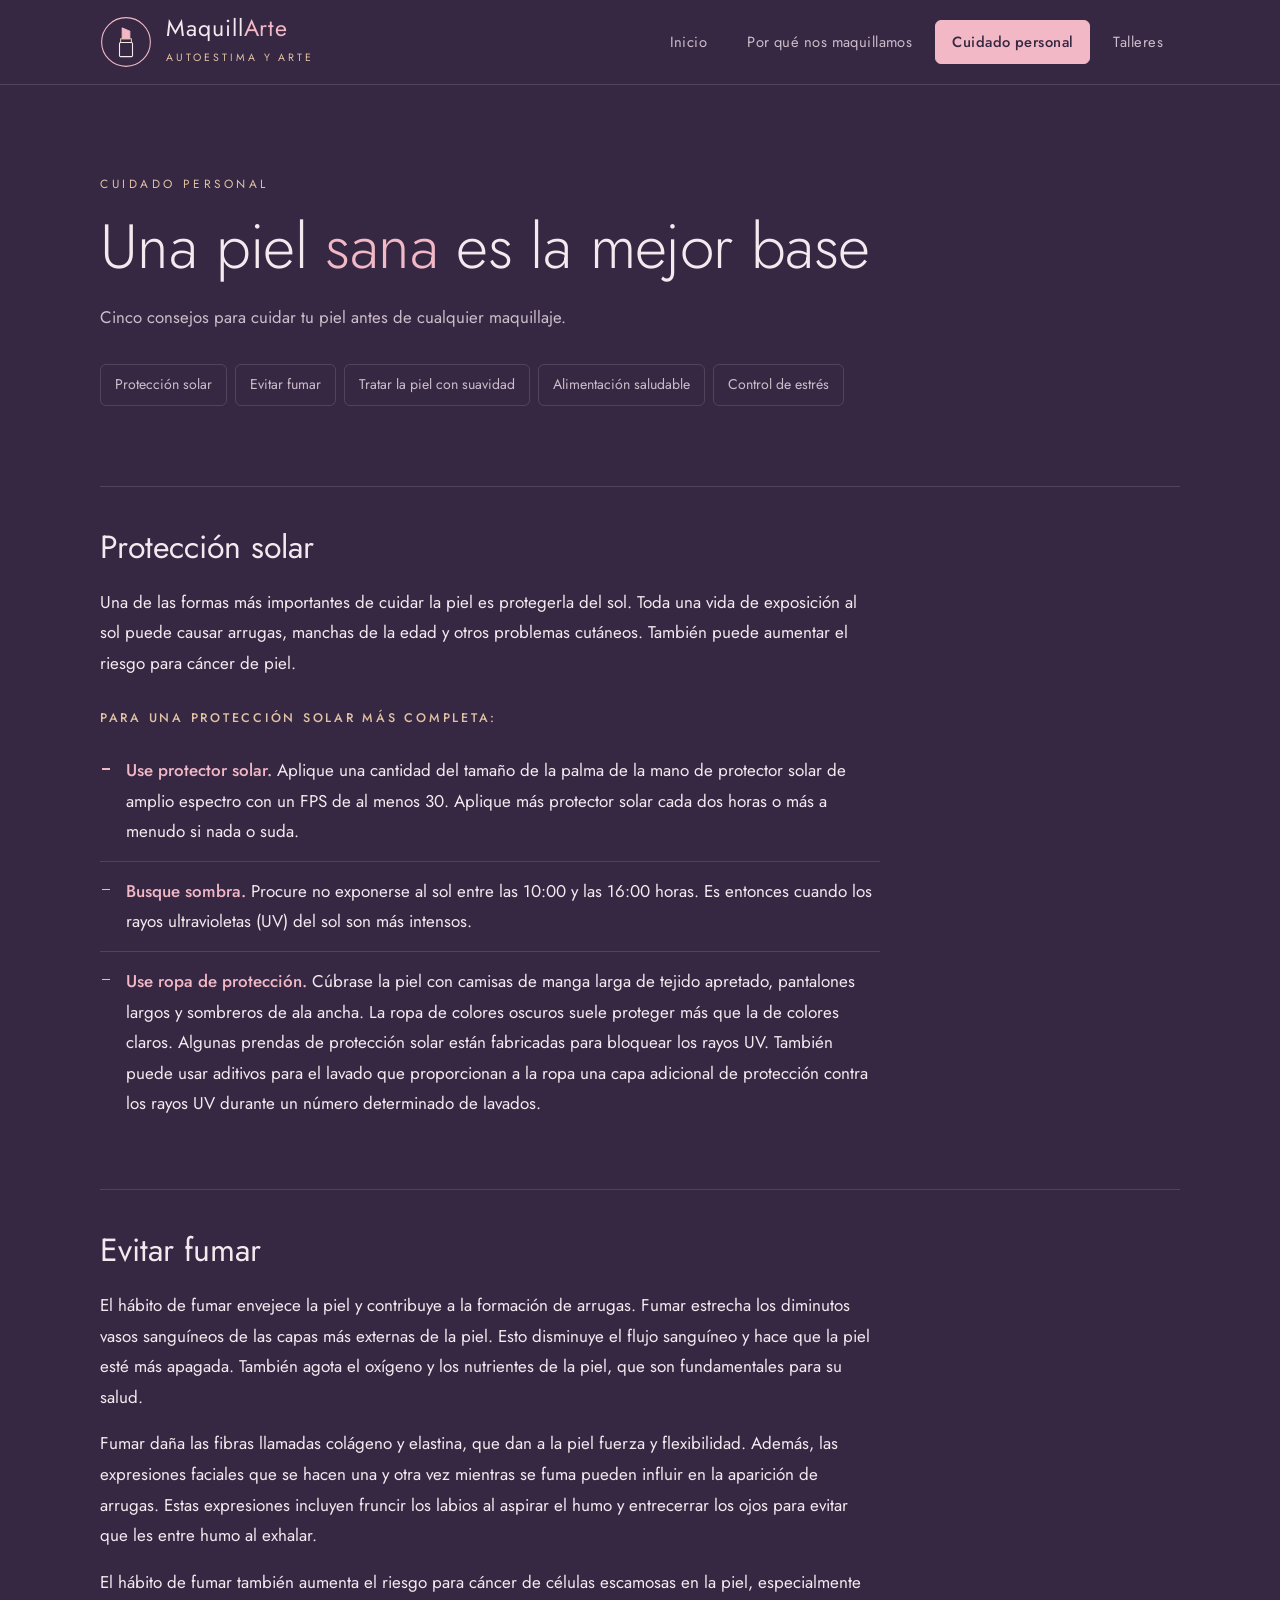
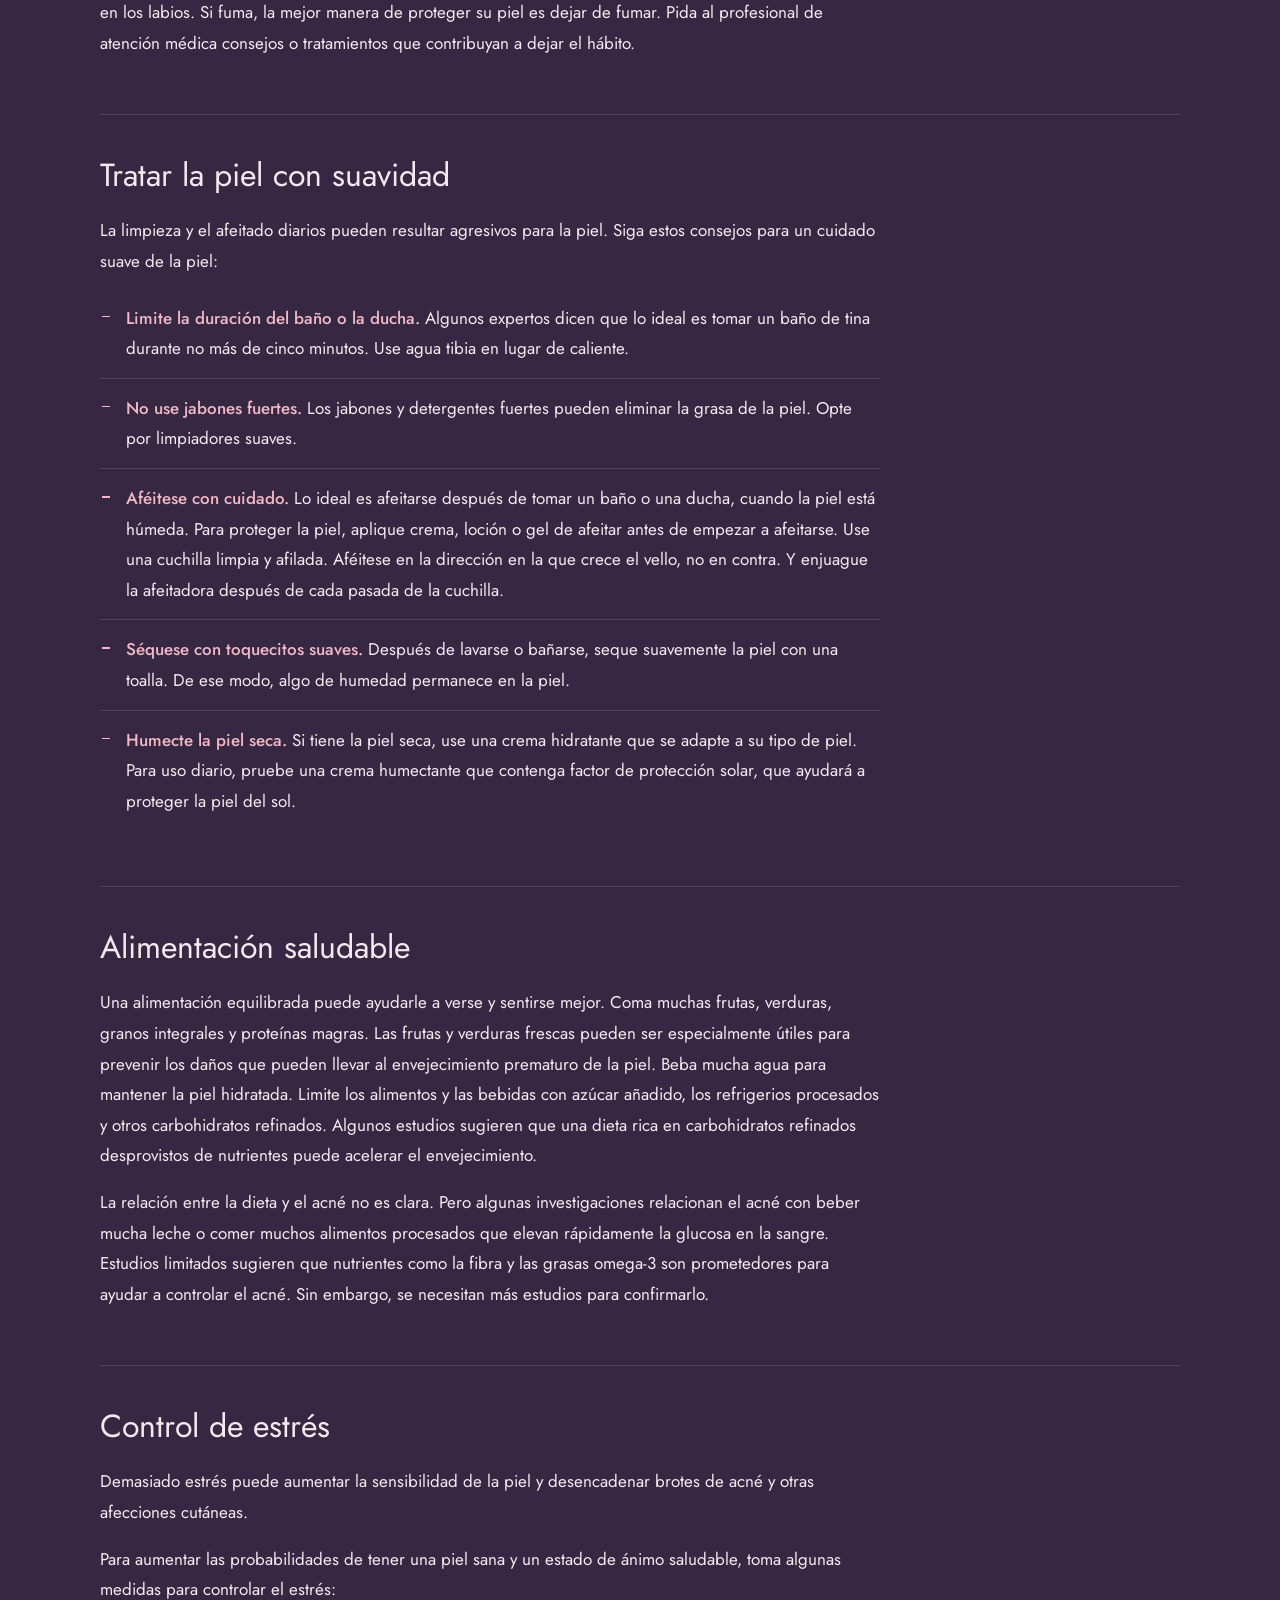
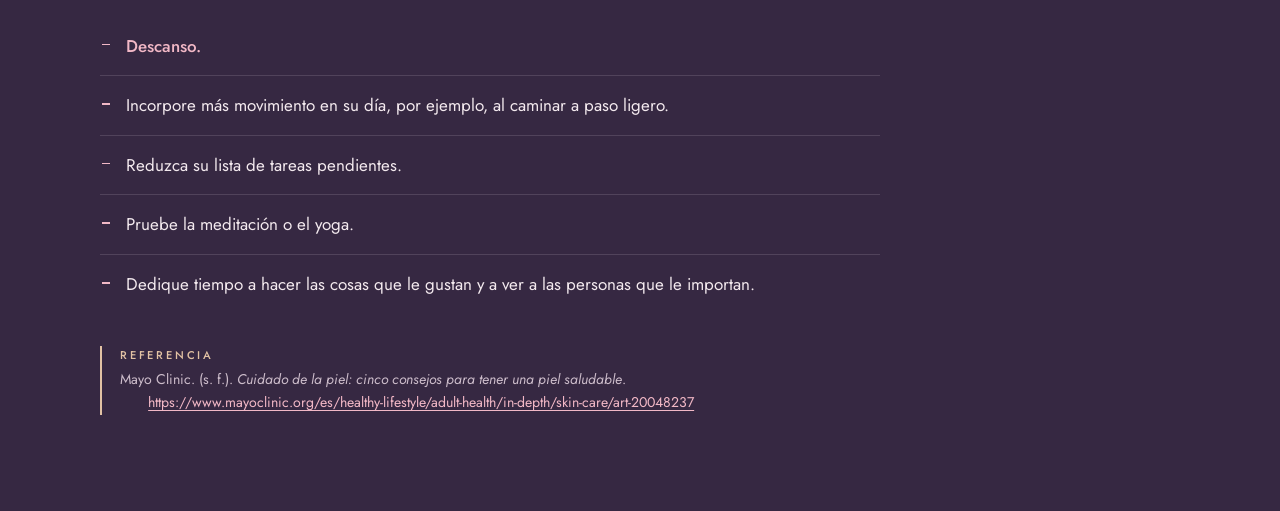
==== commit d649bbed: "Rediseno minimalista: fondo #362842, tipografia Jost y logo de lineas Co-Authored-By: Claude Opus 5." ====
--- a/cuidado-personal.html
+++ b/cuidado-personal.html
@@ -8,7 +8,7 @@
   <link rel="icon" type="image/svg+xml" href="img/logo.svg">
   <link rel="preconnect" href="https://fonts.googleapis.com">
   <link rel="preconnect" href="https://fonts.gstatic.com" crossorigin>
-  <link href="https://fonts.googleapis.com/css2?family=Playfair+Display:ital,wght@0,500;0,600;0,700;1,500;1,600&family=Poppins:wght@300;400;500;600&display=swap" rel="stylesheet">
+  <link href="https://fonts.googleapis.com/css2?family=Jost:wght@300;400;500&display=swap" rel="stylesheet">
   <link rel="stylesheet" href="css/styles.css">
 </head>
 <body>
@@ -19,7 +19,7 @@
         <img src="img/logo.svg" alt="Logo de MaquillArte">
         <span>
           <span class="marca-nombre">Maquill<em>Arte</em></span>
-          <span class="marca-lema">Belleza con historia</span>
+          <span class="marca-lema">Autoestima y arte</span>
         </span>
       </a>
 
@@ -54,9 +54,6 @@
     <section class="seccion contenedor aparecer consejo" id="proteccion-solar">
       <article class="tarjeta">
         <h2 class="titulo-seccion">
-          <span class="icono" aria-hidden="true">
-            <svg viewBox="0 0 24 24" fill="none" stroke="currentColor" stroke-width="1.8" stroke-linecap="round" stroke-linejoin="round"><circle cx="12" cy="12" r="4"/><path d="M12 2v2M12 20v2M4.9 4.9l1.4 1.4M17.7 17.7l1.4 1.4M2 12h2M20 12h2M4.9 19.1l1.4-1.4M17.7 6.3l1.4-1.4"/></svg>
-          </span>
           Protección solar
         </h2>
         <p>Una de las formas más importantes de cuidar la piel es protegerla del sol. Toda una vida de exposición al sol puede causar arrugas, manchas de la edad y otros problemas cutáneos. También puede aumentar el riesgo para cáncer de piel.</p>
@@ -74,9 +71,6 @@
     <section class="seccion contenedor aparecer consejo" id="evitar-fumar">
       <article class="tarjeta">
         <h2 class="titulo-seccion">
-          <span class="icono" aria-hidden="true">
-            <svg viewBox="0 0 24 24" fill="none" stroke="currentColor" stroke-width="1.8" stroke-linecap="round" stroke-linejoin="round"><circle cx="12" cy="12" r="9"/><path d="M5.6 5.6l12.8 12.8"/><path d="M7 13h7M16 13h1"/></svg>
-          </span>
           Evitar fumar
         </h2>
         <p>El hábito de fumar envejece la piel y contribuye a la formación de arrugas. Fumar estrecha los diminutos vasos sanguíneos de las capas más externas de la piel. Esto disminuye el flujo sanguíneo y hace que la piel esté más apagada. También agota el oxígeno y los nutrientes de la piel, que son fundamentales para su salud.</p>
@@ -89,9 +83,6 @@
     <section class="seccion contenedor aparecer consejo" id="piel-suave">
       <article class="tarjeta">
         <h2 class="titulo-seccion">
-          <span class="icono" aria-hidden="true">
-            <svg viewBox="0 0 24 24" fill="none" stroke="currentColor" stroke-width="1.8" stroke-linecap="round" stroke-linejoin="round"><path d="M12 3s6 6.5 6 11a6 6 0 0 1-12 0c0-4.5 6-11 6-11z"/><path d="M9.5 14.5a2.5 2.5 0 0 0 2.5 2.5"/></svg>
-          </span>
           Tratar la piel con suavidad
         </h2>
         <p>La limpieza y el afeitado diarios pueden resultar agresivos para la piel. Siga estos consejos para un cuidado suave de la piel:</p>
@@ -109,9 +100,6 @@
     <section class="seccion contenedor aparecer consejo" id="alimentacion">
       <article class="tarjeta">
         <h2 class="titulo-seccion">
-          <span class="icono" aria-hidden="true">
-            <svg viewBox="0 0 24 24" fill="none" stroke="currentColor" stroke-width="1.8" stroke-linecap="round" stroke-linejoin="round"><path d="M12 7c-2-2-7-1.5-7 4 0 5 3.5 10 7 8.5 3.5 1.5 7-3.5 7-8.5 0-5.5-5-6-7-4z"/><path d="M12 7c0-2 1-3.5 3-4"/></svg>
-          </span>
           Alimentación saludable
         </h2>
         <p>Una alimentación equilibrada puede ayudarle a verse y sentirse mejor. Coma muchas frutas, verduras, granos integrales y proteínas magras. Las frutas y verduras frescas pueden ser especialmente útiles para prevenir los daños que pueden llevar al envejecimiento prematuro de la piel. Beba mucha agua para mantener la piel hidratada. Limite los alimentos y las bebidas con azúcar añadido, los refrigerios procesados y otros carbohidratos refinados. Algunos estudios sugieren que una dieta rica en carbohidratos refinados desprovistos de nutrientes puede acelerar el envejecimiento.</p>
@@ -123,9 +111,6 @@
     <section class="seccion contenedor aparecer consejo" id="estres">
       <article class="tarjeta">
         <h2 class="titulo-seccion">
-          <span class="icono" aria-hidden="true">
-            <svg viewBox="0 0 24 24" fill="none" stroke="currentColor" stroke-width="1.8" stroke-linecap="round" stroke-linejoin="round"><path d="M12 20c-4 0-8-2-9-6 3-1 6 0 9 3 3-3 6-4 9-3-1 4-5 6-9 6z"/><path d="M12 17c-2-3-2-7 0-11 2 4 2 8 0 11z"/></svg>
-          </span>
           Control de estrés
         </h2>
         <p>Demasiado estrés puede aumentar la sensibilidad de la piel y desencadenar brotes de acné y otras afecciones cutáneas.</p>
--- a/css/styles.css
+++ b/css/styles.css
@@ -1,30 +1,22 @@
 /* ==========================================================
    MaquillArte — Hoja de estilos
-   Paleta inspirada en maquillaje: nude, rubor, labial, malva y dorado
+   Fondo ciruela (#362842) con tonos de maquillaje claros encima
    ========================================================== */
 
 :root {
-  --crema: #FFF8F4;
-  --nude: #F6E6DC;
-  --rubor: #F4C7CC;
-  --rosa: #E58FA1;
-  --labial: #B83A5E;
-  --labial-oscuro: #8A1E3E;
-  --malva: #7E4A6E;
-  --ciruela: #3E1B32;
-  --dorado: #C9A27E;
-  --dorado-claro: #EBD3B5;
-  --texto: #3B2A33;
-  --texto-suave: #6E5A65;
-  --blanco: #FFFFFF;
-
-  --sombra-suave: 0 10px 30px rgba(126, 74, 110, .12);
-  --sombra-media: 0 18px 45px rgba(126, 74, 110, .18);
-  --radio: 22px;
-  --ancho: 1120px;
-
-  --fuente-titulo: "Playfair Display", Georgia, serif;
-  --fuente-texto: "Poppins", system-ui, -apple-system, "Segoe UI", sans-serif;
+  --fondo: #362842;
+  --superficie: #3F3050;
+  --superficie-2: #47375A;
+  --linea: rgba(243, 233, 238, .14);
+
+  --texto: #F3E9EE;        /* blanco cálido  */
+  --texto-suave: #CDBDCB;  /* lila grisáceo  */
+  --rosa: #F2B8C6;         /* rubor / acento */
+  --nude: #E2C2A4;         /* nude / dorado  */
+
+  --ancho: 1080px;
+  --radio: 6px;
+  --fuente: "Jost", "Helvetica Neue", Arial, sans-serif;
 }
 
 * { box-sizing: border-box; margin: 0; padding: 0; }
@@ -32,22 +24,26 @@
 html { scroll-behavior: smooth; }
 
 body {
-  font-family: var(--fuente-texto);
-  color: var(--texto);
-  background:
-    radial-gradient(circle at 8% 12%, rgba(244, 199, 204, .55), transparent 40%),
-    radial-gradient(circle at 92% 30%, rgba(235, 211, 181, .45), transparent 38%),
-    radial-gradient(circle at 50% 100%, rgba(229, 143, 161, .18), transparent 45%),
-    var(--crema);
-  background-attachment: fixed;
-  line-height: 1.75;
+  font-family: var(--fuente);
+  font-weight: 400;
+  font-size: 17px;
+  color: var(--texto);
+  background: var(--fondo);
+  line-height: 1.8;
   min-height: 100vh;
   display: flex;
   flex-direction: column;
+  -webkit-font-smoothing: antialiased;
 }
 
 img { max-width: 100%; display: block; }
-a { color: var(--labial); }
+
+a {
+  color: var(--rosa);
+  text-underline-offset: 3px;
+}
+
+strong { font-weight: 500; }
 
 .contenedor {
   width: min(var(--ancho), 100% - 32px);
@@ -60,10 +56,8 @@
   position: sticky;
   top: 0;
   z-index: 50;
-  background: rgba(255, 248, 244, .78);
-  backdrop-filter: blur(14px);
-  -webkit-backdrop-filter: blur(14px);
-  border-bottom: 1px solid rgba(201, 162, 126, .25);
+  background: var(--fondo);
+  border-bottom: 1px solid var(--linea);
 }
 
 .encabezado .contenedor {
@@ -71,93 +65,84 @@
   align-items: center;
   justify-content: space-between;
   gap: 24px;
-  padding-block: 14px;
+  padding-block: 16px;
 }
 
 .marca {
   display: flex;
   align-items: center;
-  gap: 12px;
+  gap: 14px;
   text-decoration: none;
-  color: var(--ciruela);
+  color: var(--texto);
   flex-shrink: 0;
 }
 
-.marca img {
-  width: 62px;
-  height: 62px;
-  filter: drop-shadow(0 6px 12px rgba(184, 58, 94, .25));
-  transition: transform .4s ease;
-}
-
-.marca:hover img { transform: rotate(-8deg) scale(1.05); }
+.marca img { width: 52px; height: 52px; }
 
 .marca-nombre {
-  font-family: var(--fuente-titulo);
-  font-size: 1.65rem;
-  font-weight: 600;
-  letter-spacing: .3px;
+  display: block;
+  font-size: 1.45rem;
+  font-weight: 400;
+  letter-spacing: .04em;
   line-height: 1;
 }
 
 .marca-nombre em {
-  font-style: italic;
-  color: var(--labial);
+  font-style: normal;
+  color: var(--rosa);
 }
 
 .marca-lema {
   display: block;
-  font-family: var(--fuente-texto);
-  font-size: .68rem;
-  letter-spacing: 3px;
+  font-size: .66rem;
+  font-weight: 400;
+  letter-spacing: .28em;
   text-transform: uppercase;
-  color: var(--dorado);
-  margin-top: 6px;
+  color: var(--nude);
+  margin-top: 7px;
 }
 
 .menu ul {
   display: flex;
-  gap: 10px;
+  gap: 6px;
   list-style: none;
 }
 
 .menu a {
   display: inline-block;
-  padding: 10px 20px;
-  border-radius: 999px;
-  border: 1.5px solid rgba(184, 58, 94, .25);
-  background: rgba(255, 255, 255, .6);
-  color: var(--ciruela);
+  padding: 8px 16px;
+  border: 1px solid transparent;
+  border-radius: var(--radio);
+  color: var(--texto-suave);
   text-decoration: none;
   font-size: .92rem;
+  font-weight: 400;
+  letter-spacing: .03em;
+  transition: color .2s ease, border-color .2s ease;
+  white-space: nowrap;
+}
+
+.menu a:hover {
+  color: var(--texto);
+  border-color: var(--linea);
+}
+
+.menu a.activo {
+  color: var(--fondo);
+  background: var(--rosa);
+  border-color: var(--rosa);
   font-weight: 500;
-  transition: all .25s ease;
-  white-space: nowrap;
-}
-
-.menu a:hover {
-  border-color: var(--labial);
-  color: var(--labial);
-  transform: translateY(-2px);
-  box-shadow: var(--sombra-suave);
-}
-
-.menu a.activo {
-  background: linear-gradient(135deg, var(--labial), var(--malva));
-  border-color: transparent;
-  color: var(--blanco);
-  box-shadow: 0 8px 20px rgba(184, 58, 94, .3);
 }
 
 .boton-menu {
   display: none;
   background: none;
-  border: 1.5px solid rgba(184, 58, 94, .35);
-  border-radius: 14px;
-  width: 46px;
-  height: 46px;
+  border: 1px solid var(--linea);
+  border-radius: var(--radio);
+  width: 44px;
+  height: 44px;
   cursor: pointer;
-  color: var(--labial);
+  color: var(--texto);
 }
 
 .boton-menu span,
@@ -165,9 +150,8 @@
 .boton-menu span::after {
   display: block;
   width: 20px;
-  height: 2px;
+  height: 1.5px;
   background: currentColor;
-  border-radius: 2px;
   margin-inline: auto;
   position: relative;
   transition: transform .3s ease, background .3s ease;
@@ -182,158 +166,86 @@
 .boton-menu[aria-expanded="true"] span::before { transform: translateY(6px) rotate(45deg); }
 .boton-menu[aria-expanded="true"] span::after { transform: translateY(-6px) rotate(-45deg); }
 
-/* ---------------- Portada (hero) ---------------- */
+/* ---------------- Portada ---------------- */
 
 .portada {
-  padding: 72px 0 40px;
-  text-align: center;
+  padding: 88px 0 24px;
 }
 
 .etiqueta {
-  display: inline-block;
-  font-size: .75rem;
-  letter-spacing: 3px;
+  display: block;
+  font-size: .74rem;
+  font-weight: 400;
+  letter-spacing: .3em;
   text-transform: uppercase;
-  color: var(--labial);
-  background: rgba(244, 199, 204, .5);
-  padding: 6px 16px;
-  border-radius: 999px;
+  color: var(--nude);
   margin-bottom: 18px;
 }
 
 .portada h1 {
-  font-family: var(--fuente-titulo);
-  font-size: clamp(2.2rem, 5vw, 3.8rem);
-  font-weight: 600;
-  line-height: 1.15;
-  color: var(--ciruela);
-  max-width: 820px;
-  margin-inline: auto;
+  font-size: clamp(2.2rem, 5.2vw, 3.9rem);
+  font-weight: 300;
+  line-height: 1.12;
+  letter-spacing: -.01em;
+  max-width: 780px;
 }
 
 .portada h1 em {
-  font-style: italic;
-  background: linear-gradient(135deg, var(--labial), var(--rosa) 60%, var(--dorado));
-  -webkit-background-clip: text;
-  background-clip: text;
-  color: transparent;
+  font-style: normal;
+  color: var(--rosa);
 }
 
 .portada p {
-  max-width: 640px;
-  margin: 18px auto 0;
+  max-width: 560px;
+  margin-top: 20px;
   color: var(--texto-suave);
   font-size: 1.05rem;
 }
 
-.paleta {
-  display: flex;
-  justify-content: center;
-  gap: 10px;
-  margin-top: 28px;
-}
-
-.paleta span {
-  width: 18px;
-  height: 18px;
-  border-radius: 50%;
-  box-shadow: 0 3px 8px rgba(0, 0, 0, .12);
-  animation: flotar 3s ease-in-out infinite;
-}
-
-.paleta span:nth-child(1) { background: var(--nude); animation-delay: 0s; }
-.paleta span:nth-child(2) { background: var(--rubor); animation-delay: .2s; }
-.paleta span:nth-child(3) { background: var(--rosa); animation-delay: .4s; }
-.paleta span:nth-child(4) { background: var(--labial); animation-delay: .6s; }
-.paleta span:nth-child(5) { background: var(--malva); animation-delay: .8s; }
-.paleta span:nth-child(6) { background: var(--dorado); animation-delay: 1s; }
-
-@keyframes flotar {
-  0%, 100% { transform: translateY(0); }
-  50% { transform: translateY(-6px); }
-}
-
-/* ---------------- Tarjetas y secciones ---------------- */
-
-main { flex: 1; padding-bottom: 72px; }
-
-.seccion { margin-top: 40px; }
+/* ---------------- Secciones ---------------- */
+
+main { flex: 1; padding-bottom: 96px; }
+
+.seccion { margin-top: 56px; }
 
 .tarjeta {
-  position: relative;
-  background: rgba(255, 255, 255, .82);
-  border: 1px solid rgba(255, 255, 255, .9);
-  border-radius: var(--radio);
-  box-shadow: var(--sombra-suave);
-  padding: clamp(24px, 4vw, 48px);
-  overflow: hidden;
-}
-
-.tarjeta::before {
-  content: "";
-  position: absolute;
-  inset: 0 0 auto 0;
-  height: 5px;
-  background: linear-gradient(90deg, var(--rubor), var(--rosa), var(--labial), var(--malva), var(--dorado));
+  padding-top: 40px;
+  border-top: 1px solid var(--linea);
 }
 
 .titulo-seccion {
-  font-family: var(--fuente-titulo);
-  font-size: clamp(1.6rem, 3vw, 2.2rem);
-  color: var(--ciruela);
+  font-size: clamp(1.5rem, 2.8vw, 2rem);
+  font-weight: 400;
   line-height: 1.25;
-  margin-bottom: 18px;
-  display: flex;
-  align-items: center;
-  gap: 14px;
-}
-
-.titulo-seccion .icono {
-  flex-shrink: 0;
-  width: 48px;
-  height: 48px;
-  border-radius: 16px;
-  display: grid;
-  place-items: center;
-  background: linear-gradient(135deg, var(--rubor), var(--dorado-claro));
-  color: var(--labial);
-}
-
-.titulo-seccion .icono svg { width: 26px; height: 26px; }
-
+  margin-bottom: 20px;
+  color: var(--texto);
+}
+
+.tarjeta p { max-width: 78ch; }
 .tarjeta p + p { margin-top: 16px; }
 
 .texto-destacado {
-  font-size: 1.08rem;
-}
-
-.texto-destacado::first-letter {
-  font-family: var(--fuente-titulo);
-  float: left;
-  font-size: 3.6rem;
-  line-height: .9;
-  padding: 6px 10px 0 0;
-  color: var(--labial);
-}
-
-/* Cita APA */
+  font-size: 1.12rem;
+  color: var(--texto);
+}
+
+/* Referencia APA */
 .referencia {
-  margin-top: 28px;
-  padding: 16px 20px;
-  border-left: 4px solid var(--dorado);
-  background: rgba(246, 230, 220, .55);
-  border-radius: 0 14px 14px 0;
+  margin-top: 32px;
+  padding-left: 18px;
+  border-left: 2px solid var(--nude);
   font-size: .88rem;
   color: var(--texto-suave);
-  line-height: 1.6;
+  line-height: 1.65;
 }
 
 .referencia strong {
   display: block;
-  font-size: .72rem;
-  letter-spacing: 2px;
+  font-size: .7rem;
+  font-weight: 500;
+  letter-spacing: .25em;
   text-transform: uppercase;
-  color: var(--malva);
+  color: var(--nude);
   margin-bottom: 4px;
 }
 
@@ -348,21 +260,17 @@
 /* ---------------- Video ---------------- */
 
 .video-marco {
-  position: relative;
-  border-radius: 20px;
-  padding: 8px;
-  background: linear-gradient(135deg, var(--rosa), var(--labial), var(--malva), var(--dorado));
-  box-shadow: var(--sombra-media);
-  max-width: 860px;
-  margin: 8px auto 0;
+  max-width: 880px;
+  margin-top: 8px;
 }
 
 .video {
   position: relative;
   aspect-ratio: 16 / 9;
-  border-radius: 14px;
+  border-radius: var(--radio);
   overflow: hidden;
-  background: var(--ciruela);
+  background: #241A2D;
+  border: 1px solid var(--linea);
 }
 
 .video iframe {
@@ -375,124 +283,79 @@
 
 .leyenda-video {
   display: flex;
-  justify-content: center;
   align-items: center;
   gap: 10px;
   flex-wrap: wrap;
-  margin-top: 22px;
-  text-align: center;
-  color: var(--ciruela);
+  margin-top: 18px;
+  color: var(--texto-suave);
+}
+
+.leyenda-video svg { width: 20px; height: 20px; color: var(--rosa); }
+
+.leyenda-video .tiempo {
+  color: var(--rosa);
   font-weight: 500;
-}
-
-.leyenda-video svg { width: 22px; height: 22px; color: var(--labial); }
-
-.leyenda-video .tiempo {
-  display: inline-block;
-  background: linear-gradient(135deg, var(--labial), var(--malva));
-  color: var(--blanco);
-  padding: 2px 12px;
-  border-radius: 999px;
-  font-weight: 600;
-  font-size: .9rem;
 }
 
 /* ---------------- Línea de tiempo (décadas) ---------------- */
 
 .introduccion {
   font-size: 1.05rem;
-  color: var(--texto);
-  margin-bottom: 10px;
+  color: var(--texto-suave);
 }
 
 .linea-tiempo {
-  position: relative;
-  margin-top: 36px;
-  display: grid;
-  gap: 22px;
-}
-
-.linea-tiempo::before {
-  content: "";
-  position: absolute;
-  top: 10px;
-  bottom: 10px;
-  left: 37px;
-  width: 3px;
-  border-radius: 3px;
-  background: linear-gradient(180deg, var(--rubor), var(--rosa), var(--labial), var(--malva), var(--dorado));
+  margin-top: 28px;
+  border-left: 1px solid var(--linea);
 }
 
 .decada {
   position: relative;
   display: grid;
-  grid-template-columns: 78px 1fr;
-  gap: 20px;
-  align-items: start;
+  grid-template-columns: 110px 1fr;
+  gap: 24px;
+  padding: 22px 0 22px 28px;
+}
+
+.decada + .decada { border-top: 1px solid var(--linea); }
+
+.decada::before {
+  content: "";
+  position: absolute;
+  left: -5px;
+  top: 34px;
+  width: 9px;
+  height: 9px;
+  border-radius: 50%;
+  background: var(--rosa);
 }
 
 .decada-marca {
-  position: relative;
-  z-index: 1;
-  width: 78px;
-  height: 78px;
-  border-radius: 50%;
-  display: grid;
-  place-items: center;
-  font-family: var(--fuente-titulo);
-  font-size: 1.25rem;
-  font-weight: 700;
-  color: var(--blanco);
-  background: linear-gradient(135deg, var(--rosa), var(--labial));
-  border: 4px solid var(--crema);
-  box-shadow: 0 8px 18px rgba(184, 58, 94, .28);
-}
-
-.decada:nth-child(3n+2) .decada-marca { background: linear-gradient(135deg, var(--malva), var(--labial-oscuro)); }
-.decada:nth-child(3n) .decada-marca { background: linear-gradient(135deg, var(--dorado), var(--rosa)); }
-
-.decada-contenido {
-  background: rgba(255, 255, 255, .88);
-  border-radius: 18px;
-  padding: 18px 22px;
-  box-shadow: var(--sombra-suave);
-  border: 1px solid rgba(244, 199, 204, .6);
-  transition: transform .3s ease, box-shadow .3s ease;
-}
-
-.decada-contenido:hover {
-  transform: translateX(4px);
-  box-shadow: var(--sombra-media);
+  font-size: 1.9rem;
+  font-weight: 300;
+  line-height: 1.2;
+  color: var(--rosa);
 }
 
 .decada-contenido h3 {
-  font-family: var(--fuente-titulo);
-  color: var(--labial);
-  font-size: 1.15rem;
-  margin-bottom: 4px;
-}
+  font-size: .78rem;
+  font-weight: 500;
+  letter-spacing: .22em;
+  text-transform: uppercase;
+  color: var(--nude);
+  margin-bottom: 6px;
+}
+
+.decada-contenido p { color: var(--texto); }
 
 .cita-grande {
-  margin: 34px 0 0;
-  padding: 26px 30px;
-  border-radius: 20px;
-  background: linear-gradient(135deg, var(--ciruela), var(--malva));
-  color: var(--blanco);
-  font-family: var(--fuente-titulo);
-  font-size: clamp(1.1rem, 2.2vw, 1.35rem);
-  font-style: italic;
+  margin-top: 36px;
+  padding: 4px 0 4px 24px;
+  border-left: 2px solid var(--rosa);
+  font-size: clamp(1.15rem, 2.2vw, 1.4rem);
+  font-weight: 300;
   line-height: 1.55;
-  position: relative;
-}
-
-.cita-grande::before {
-  content: "“";
-  position: absolute;
-  top: -18px;
-  left: 18px;
-  font-size: 5rem;
-  line-height: 1;
-  color: var(--rosa);
+  color: var(--texto);
 }
 
 /* ---------------- Cuidado personal ---------------- */
@@ -500,69 +363,61 @@
 .indice-consejos {
   display: flex;
   flex-wrap: wrap;
-  justify-content: center;
-  gap: 10px;
-  margin-top: 26px;
+  gap: 8px;
+  margin-top: 32px;
 }
 
 .indice-consejos a {
   text-decoration: none;
   font-size: .88rem;
-  padding: 8px 16px;
-  border-radius: 999px;
-  background: rgba(255, 255, 255, .8);
-  border: 1px solid rgba(184, 58, 94, .2);
-  color: var(--ciruela);
-  transition: all .25s ease;
+  padding: 7px 14px;
+  border-radius: var(--radio);
+  border: 1px solid var(--linea);
+  color: var(--texto-suave);
+  transition: color .2s ease, border-color .2s ease;
 }
 
 .indice-consejos a:hover {
-  background: var(--labial);
-  color: var(--blanco);
+  color: var(--rosa);
+  border-color: var(--rosa);
 }
 
 .consejo { scroll-margin-top: 110px; }
 
 .consejo h3 {
-  font-family: var(--fuente-titulo);
-  color: var(--malva);
-  font-size: 1.2rem;
-  margin: 22px 0 10px;
+  font-size: .78rem;
+  font-weight: 500;
+  letter-spacing: .22em;
+  text-transform: uppercase;
+  color: var(--nude);
+  margin: 28px 0 6px;
 }
 
 .lista-consejos {
   list-style: none;
-  display: grid;
-  gap: 14px;
-  margin-top: 14px;
+  margin-top: 12px;
+  max-width: 78ch;
 }
 
 .lista-consejos li {
   position: relative;
-  padding: 14px 18px 14px 50px;
-  background: rgba(246, 230, 220, .45);
-  border-radius: 14px;
-}
+  padding: 14px 0 14px 26px;
+  border-bottom: 1px solid var(--linea);
+}
+
+.lista-consejos li:last-child { border-bottom: 0; }
 
 .lista-consejos li::before {
   content: "";
   position: absolute;
-  left: 18px;
-  top: 22px;
-  width: 14px;
-  height: 14px;
-  border-radius: 50%;
-  background: linear-gradient(135deg, var(--rosa), var(--labial));
-  box-shadow: 0 0 0 4px rgba(229, 143, 161, .25);
-}
-
-.lista-consejos li strong { color: var(--labial-oscuro); }
-
-.rejilla-dos {
-  display: grid;
-  grid-template-columns: repeat(auto-fit, minmax(300px, 1fr));
-  gap: 28px;
-}
+  left: 2px;
+  top: 27px;
+  width: 8px;
+  height: 1.5px;
+  background: var(--rosa);
+}
+
+.lista-consejos li strong { color: var(--rosa); }
 
 /* ---------------- Aviso "En construcción" ---------------- */
 
@@ -573,127 +428,82 @@
   display: grid;
   place-items: center;
   padding: 16px;
-  background: rgba(62, 27, 50, .45);
-  backdrop-filter: blur(6px);
-  -webkit-backdrop-filter: blur(6px);
+  background: rgba(20, 13, 26, .7);
   opacity: 0;
   visibility: hidden;
-  transition: opacity .3s ease, visibility .3s ease;
+  transition: opacity .25s ease, visibility .25s ease;
 }
 
 .aviso-fondo.visible { opacity: 1; visibility: visible; }
 
 .aviso {
-  position: relative;
-  width: min(420px, 100%);
+  width: min(400px, 100%);
   text-align: center;
-  background: var(--crema);
-  border-radius: 26px;
-  padding: 40px 30px 32px;
-  box-shadow: 0 30px 70px rgba(62, 27, 50, .35);
-  transform: translateY(20px) scale(.96);
-  transition: transform .35s cubic-bezier(.2, .9, .3, 1.2);
-  overflow: hidden;
-}
-
-.aviso::before {
-  content: "";
-  position: absolute;
-  inset: 0 0 auto 0;
-  height: 6px;
-  background: linear-gradient(90deg, var(--rubor), var(--rosa), var(--labial), var(--malva), var(--dorado));
+  background: var(--superficie);
+  border: 1px solid var(--linea);
+  border-radius: 10px;
+  padding: 40px 28px 30px;
+  transform: translateY(12px);
+  transition: transform .25s ease;
 }
 
 .aviso-fondo.visible .aviso { transform: none; }
 
 .aviso-icono {
-  width: 84px;
-  height: 84px;
-  margin: 0 auto 16px;
-  border-radius: 50%;
-  display: grid;
-  place-items: center;
-  background: linear-gradient(135deg, var(--rubor), var(--dorado-claro));
-  color: var(--labial);
-}
-
-.aviso-icono svg {
-  width: 42px;
-  height: 42px;
-  animation: pincel 1.6s ease-in-out infinite;
-  transform-origin: 70% 80%;
-}
-
-@keyframes pincel {
-  0%, 100% { transform: rotate(-10deg); }
-  50% { transform: rotate(12deg); }
-}
+  width: 56px;
+  height: 56px;
+  margin: 0 auto 18px;
+  color: var(--rosa);
+}
+
+.aviso-icono svg { width: 100%; height: 100%; stroke-width: 1.2; }
 
 .aviso h2 {
-  font-family: var(--fuente-titulo);
-  color: var(--ciruela);
-  font-size: 1.8rem;
+  font-size: 1.6rem;
+  font-weight: 400;
 }
 
 .aviso p {
   color: var(--texto-suave);
-  margin-top: 8px;
-}
-
-.puntos::after {
-  content: "";
-  animation: puntos 1.5s steps(4, end) infinite;
-}
-
-@keyframes puntos {
-  0% { content: ""; }
-  25% { content: "."; }
-  50% { content: ".."; }
-  75%, 100% { content: "..."; }
+  margin-top: 6px;
 }
 
 .aviso-cerrar {
-  margin-top: 24px;
+  margin-top: 26px;
   border: 0;
   cursor: pointer;
-  padding: 12px 28px;
-  border-radius: 999px;
+  padding: 11px 28px;
+  border-radius: var(--radio);
   font-family: inherit;
   font-weight: 500;
   font-size: .95rem;
-  color: var(--blanco);
-  background: linear-gradient(135deg, var(--labial), var(--malva));
-  box-shadow: 0 8px 20px rgba(184, 58, 94, .3);
-  transition: transform .2s ease;
-}
-
-.aviso-cerrar:hover { transform: translateY(-2px); }
-
-/* ---------------- Pie ---------------- */
-
-.pie {
-  text-align: center;
-  padding: 26px 16px;
-  color: var(--texto-suave);
-  font-size: .85rem;
-  border-top: 1px solid rgba(201, 162, 126, .25);
-  background: rgba(255, 248, 244, .6);
-}
-
-.pie .marca-nombre { font-size: 1.15rem; }
+  letter-spacing: .03em;
+  color: var(--fondo);
+  background: var(--rosa);
+  transition: opacity .2s ease;
+}
+
+.aviso-cerrar:hover { opacity: .88; }
+
+/* Enfoque visible con teclado */
+a:focus-visible,
+button:focus-visible {
+  outline: 2px solid var(--nude);
+  outline-offset: 3px;
+}
 
 /* ---------------- Animación de aparición ---------------- */
 
 .aparecer {
   opacity: 0;
-  transform: translateY(24px);
-  transition: opacity .7s ease, transform .7s ease;
+  transform: translateY(16px);
+  transition: opacity .6s ease, transform .6s ease;
 }
 
 .aparecer.visible { opacity: 1; transform: none; }
 
 @media (prefers-reduced-motion: reduce) {
-  *, *::before, *::after { animation: none !important; transition: none !important; }
+  *, *::before, *::after { transition: none !important; }
   .aparecer { opacity: 1; transform: none; }
 }
 
@@ -707,42 +517,39 @@
     top: 100%;
     left: 0;
     right: 0;
-    background: rgba(255, 248, 244, .97);
-    backdrop-filter: blur(14px);
-    -webkit-backdrop-filter: blur(14px);
-    border-bottom: 1px solid rgba(201, 162, 126, .3);
-    box-shadow: var(--sombra-suave);
+    background: var(--fondo);
+    border-bottom: 1px solid var(--linea);
     max-height: 0;
     overflow: hidden;
-    transition: max-height .35s ease;
+    transition: max-height .3s ease;
   }
 
   .menu.abierto { max-height: 400px; }
 
   .menu ul {
     flex-direction: column;
-    padding: 16px;
-    gap: 10px;
+    padding: 12px 16px 18px;
+    gap: 4px;
   }
 
   .menu a {
     display: block;
-    text-align: center;
-    padding: 12px 20px;
+    padding: 12px 14px;
   }
 }
 
 @media (max-width: 560px) {
-  .marca img { width: 50px; height: 50px; }
-  .marca-nombre { font-size: 1.35rem; }
-  .marca-lema { letter-spacing: 2px; font-size: .6rem; }
-  .portada { padding-top: 48px; }
-
-  .linea-tiempo::before { left: 27px; }
-  .decada { grid-template-columns: 58px 1fr; gap: 14px; }
-  .decada-marca { width: 58px; height: 58px; font-size: 1rem; border-width: 3px; }
-  .decada-contenido { padding: 16px; }
-
-  .texto-destacado::first-letter { font-size: 3rem; }
-  .rejilla-dos { grid-template-columns: 1fr; }
-}
+  body { font-size: 16px; }
+  .marca img { width: 44px; height: 44px; }
+  .marca-nombre { font-size: 1.25rem; }
+  .marca-lema { letter-spacing: .2em; font-size: .6rem; }
+  .portada { padding-top: 56px; }
+
+  .decada {
+    grid-template-columns: 1fr;
+    gap: 4px;
+    padding-left: 20px;
+  }
+  .decada::before { top: 36px; }
+  .decada-marca { font-size: 1.6rem; }
+}
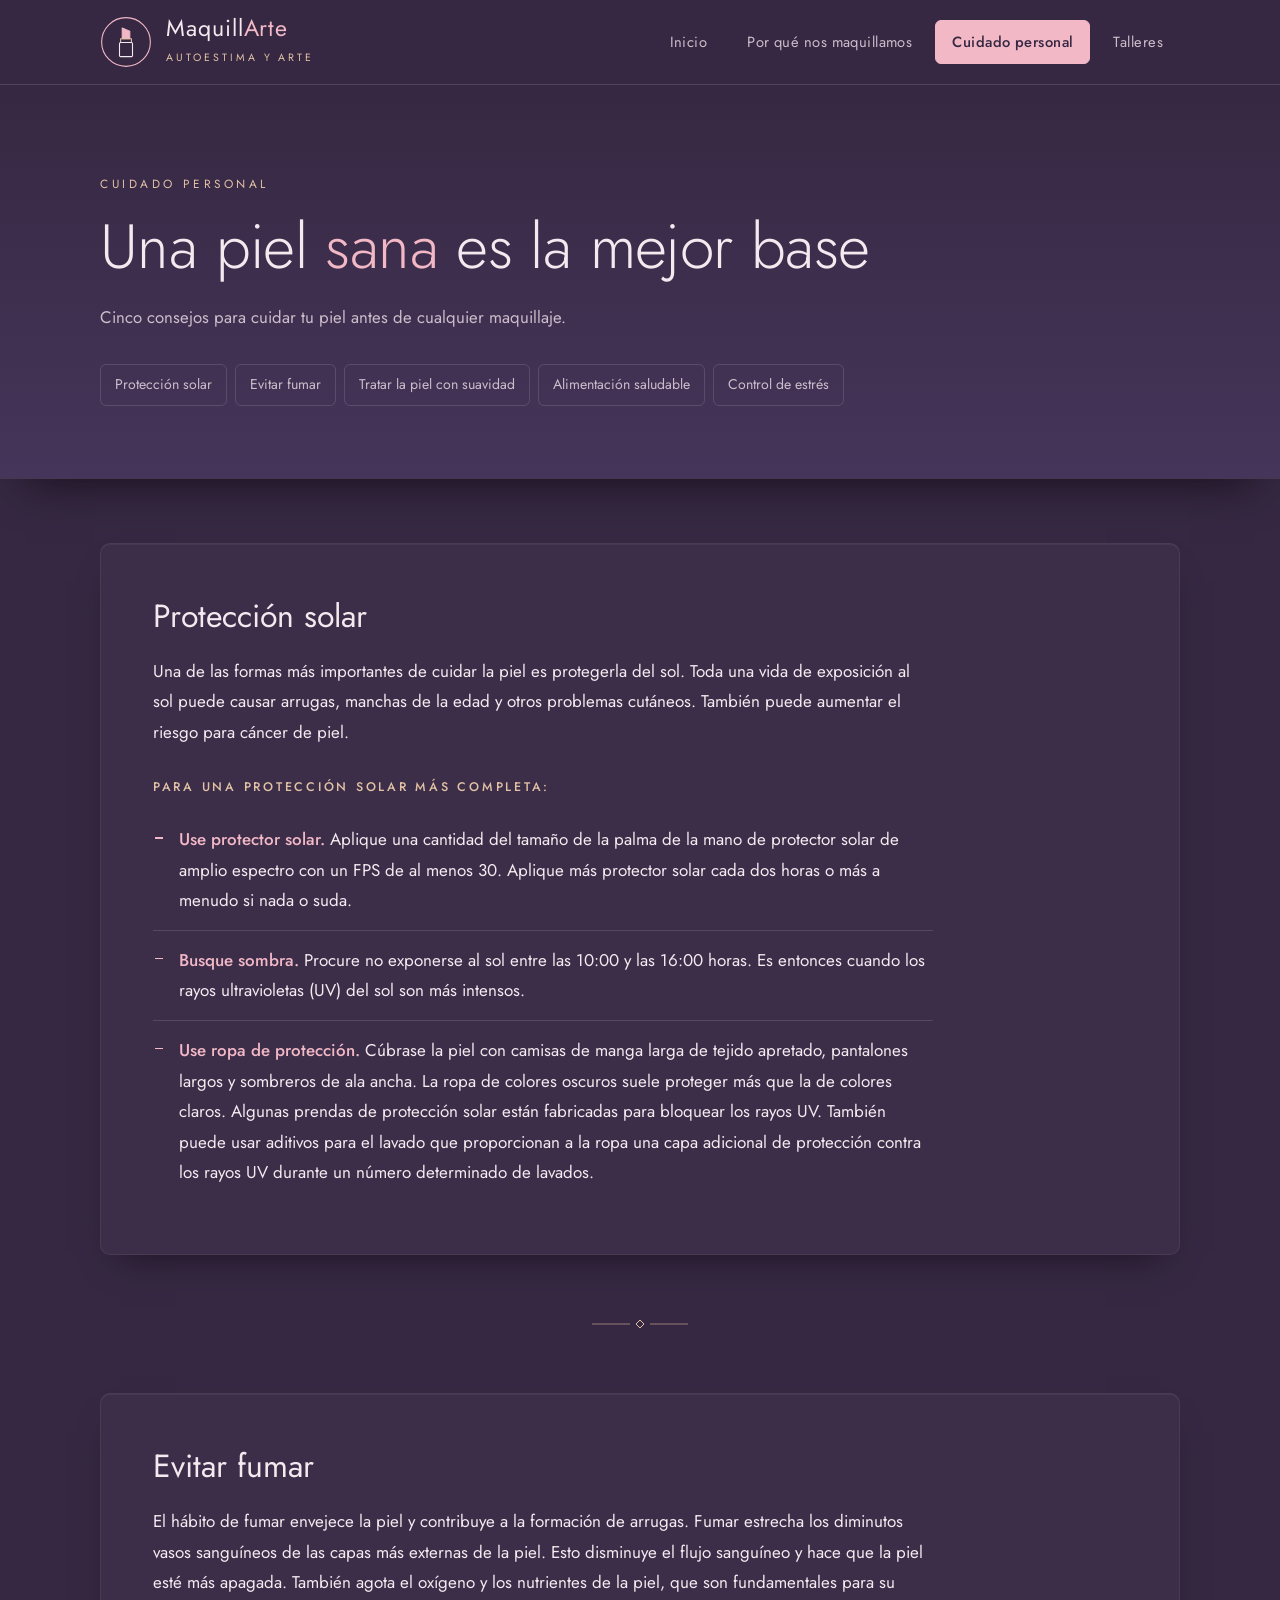
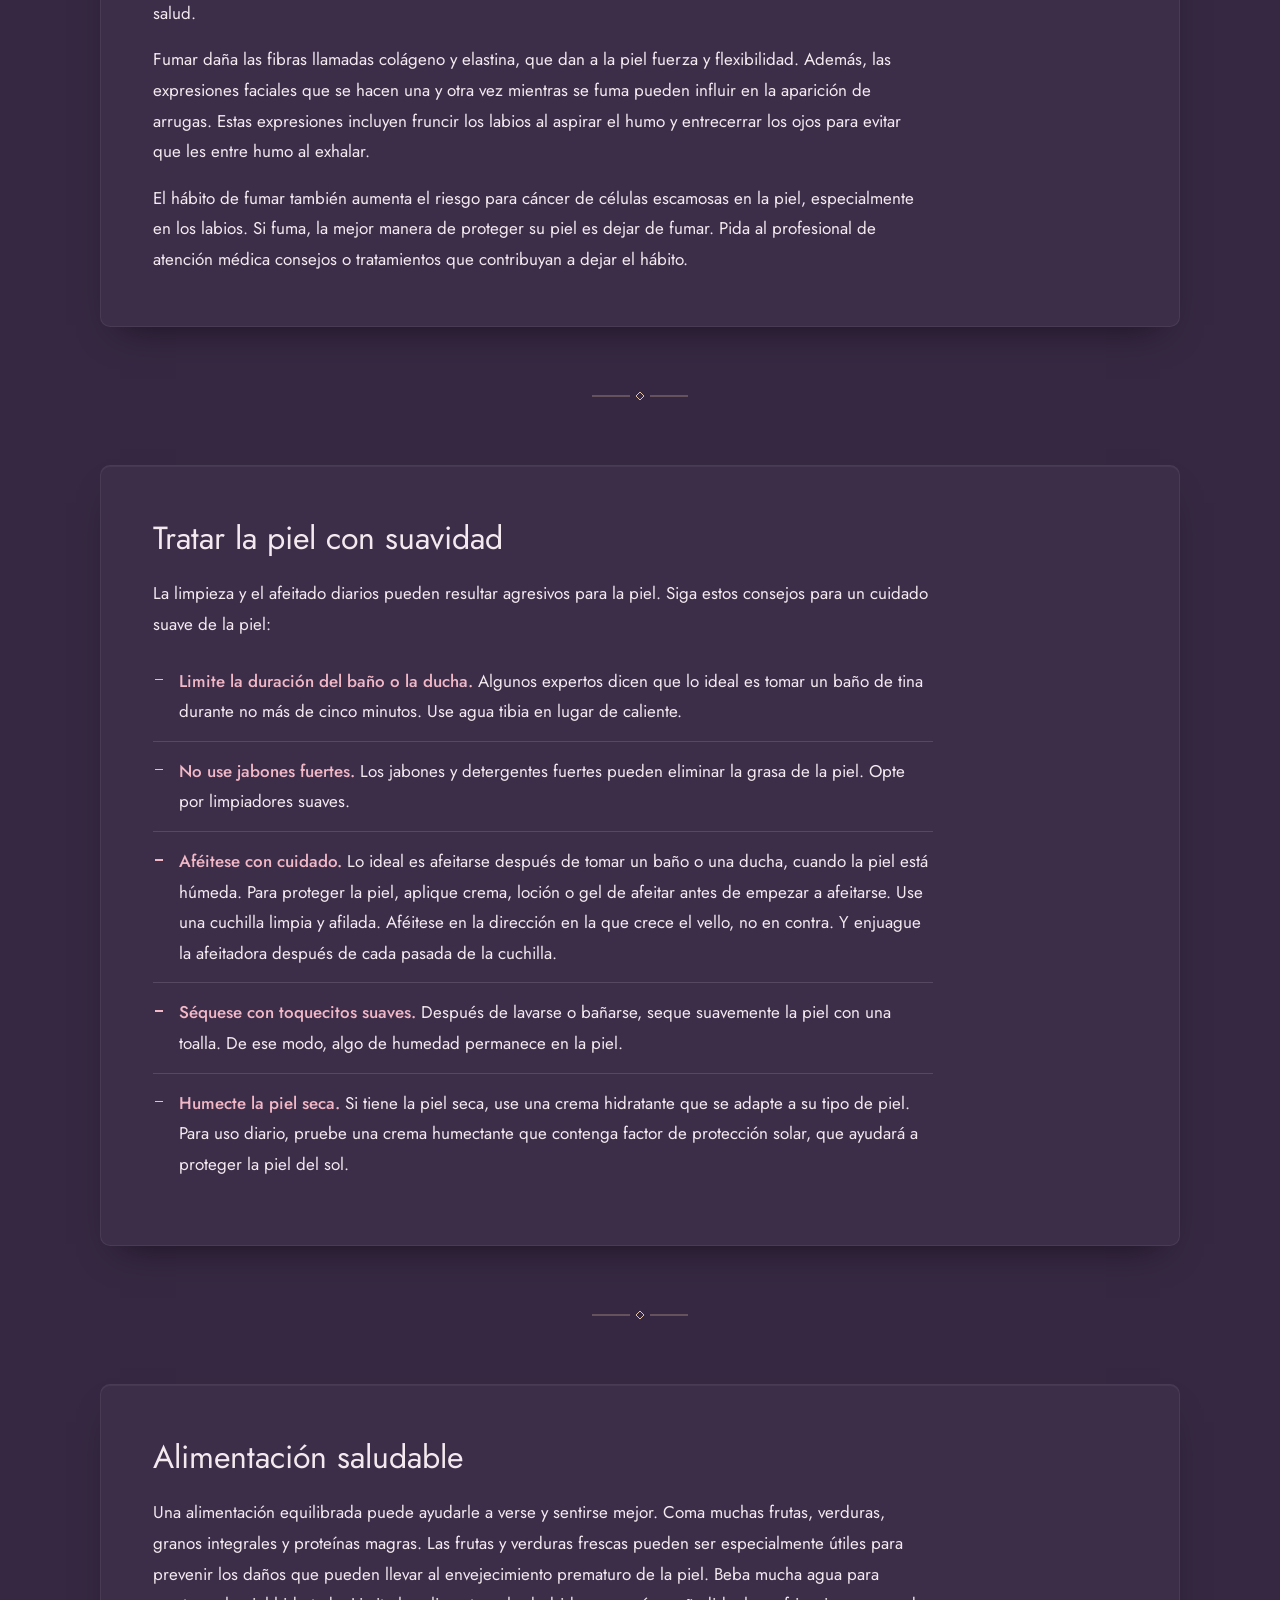
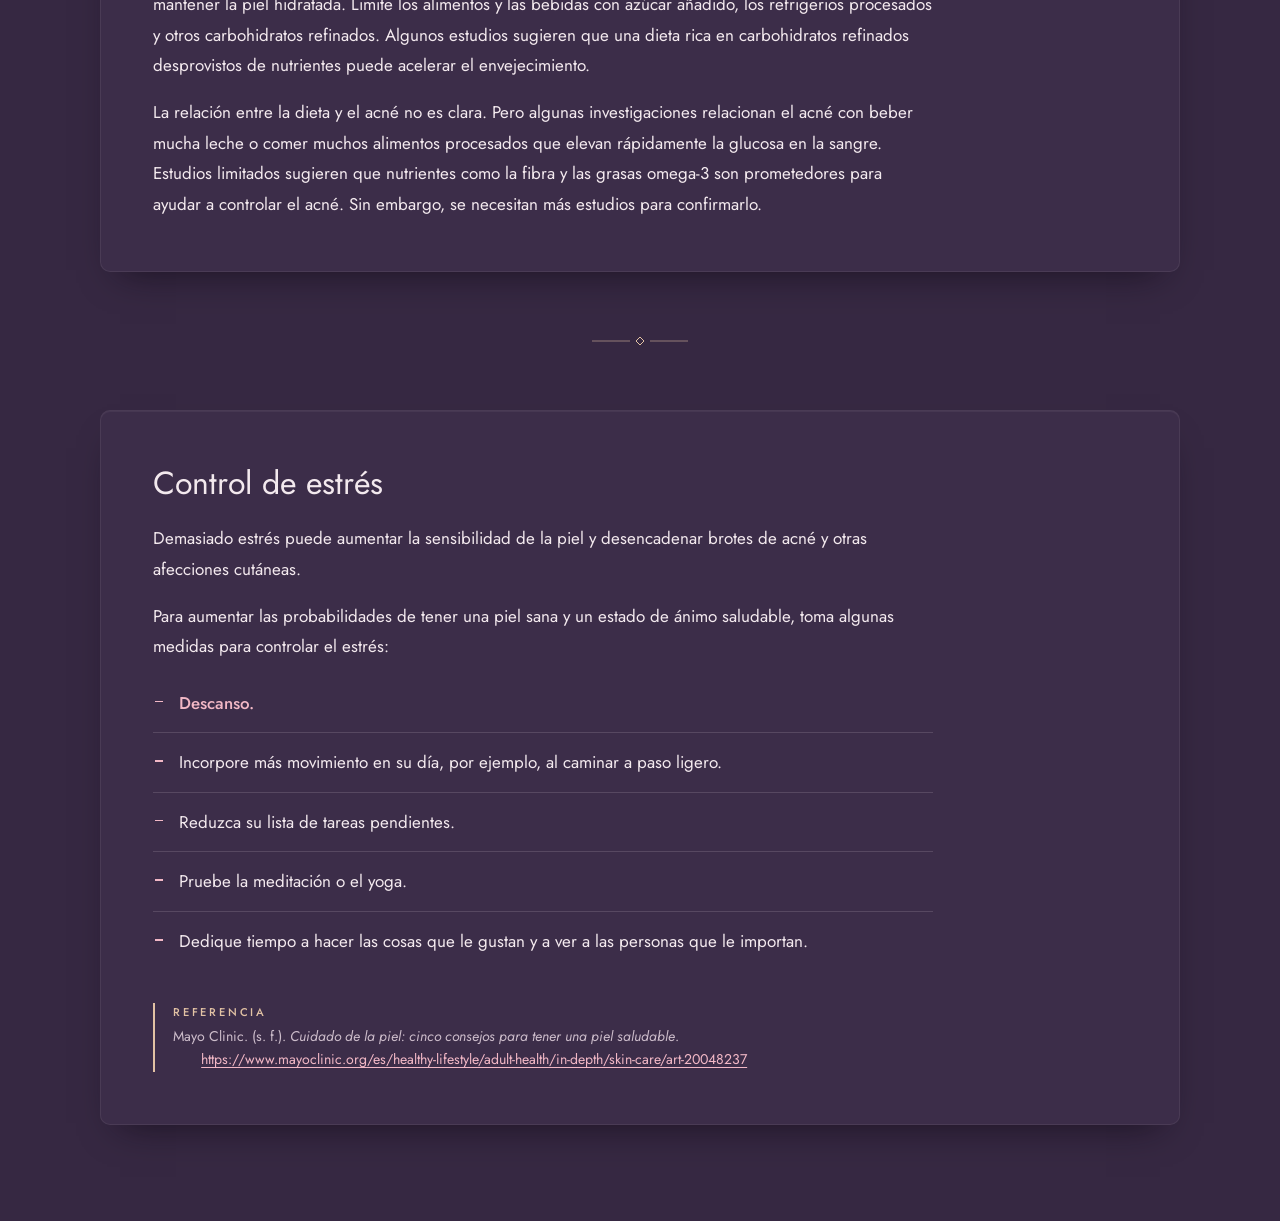
==== commit baa18ecb: "Portada con transicion y sombra, paneles con relieve y adorno entre secciones Co-Authored-By: Claude" ====
--- a/cuidado-personal.html
+++ b/cuidado-personal.html
@@ -37,6 +37,7 @@
   </header>
 
   <main>
+    <div class="banda-portada">
     <section class="portada contenedor">
       <span class="etiqueta">Cuidado personal</span>
       <h1>Una piel <em>sana</em> es la mejor base</h1>
@@ -49,6 +50,7 @@
         <a href="#estres">Control de estrés</a>
       </nav>
     </section>
+    </div>
 
     <!-- 1. Protección solar -->
     <section class="seccion contenedor aparecer consejo" id="proteccion-solar">
--- a/css/styles.css
+++ b/css/styles.css
@@ -168,8 +168,17 @@
 
 /* ---------------- Portada ---------------- */
 
+/* Franja de ancho completo: se aclara hacia abajo y proyecta una sombra suave sobre el contenido */
+.banda-portada {
+  position: relative;
+  z-index: 1;
+  background: linear-gradient(180deg, var(--fondo) 0%, #45355A 100%);
+  border-bottom: 1px solid rgba(243, 233, 238, .08);
+  box-shadow: 0 26px 44px -26px rgba(12, 6, 16, .8);
+}
+
 .portada {
-  padding: 88px 0 24px;
+  padding: 88px 0 72px;
 }
 
 .etiqueta {
@@ -206,11 +215,27 @@
 
 main { flex: 1; padding-bottom: 96px; }
 
-.seccion { margin-top: 56px; }
-
+.seccion { margin-top: 64px; }
+
+/* Adorno editorial entre secciones: línea · rombo · línea */
+.seccion + .seccion::before {
+  content: "";
+  display: block;
+  width: 96px;
+  height: 10px;
+  margin: 0 auto 64px;
+  background: center / contain no-repeat url("data:image/svg+xml,%3Csvg xmlns='http://www.w3.org/2000/svg' viewBox='0 0 96 10'%3E%3Cpath d='M0 5h38M58 5h38' stroke='%23E2C2A4' stroke-opacity='.55' stroke-width='1'/%3E%3Cpath d='M48 1l4 4-4 4-4-4z' fill='none' stroke='%23E2C2A4' stroke-width='1'/%3E%3C/svg%3E");
+}
+
+/* Panel apenas más claro que el fondo, con sombra difusa */
 .tarjeta {
-  padding-top: 40px;
-  border-top: 1px solid var(--linea);
+  background: #3C2D49;
+  border: 1px solid rgba(243, 233, 238, .07);
+  border-radius: 10px;
+  padding: clamp(24px, 4.5vw, 52px);
+  box-shadow:
+    inset 0 1px 0 rgba(243, 233, 238, .05),
+    0 18px 36px -20px rgba(12, 6, 16, .7);
 }
 
 .titulo-seccion {
@@ -543,7 +568,9 @@
   .marca img { width: 44px; height: 44px; }
   .marca-nombre { font-size: 1.25rem; }
   .marca-lema { letter-spacing: .2em; font-size: .6rem; }
-  .portada { padding-top: 56px; }
+  .portada { padding: 56px 0 52px; }
+  .seccion { margin-top: 40px; }
+  .seccion + .seccion::before { margin-bottom: 40px; }
 
   .decada {
     grid-template-columns: 1fr;
